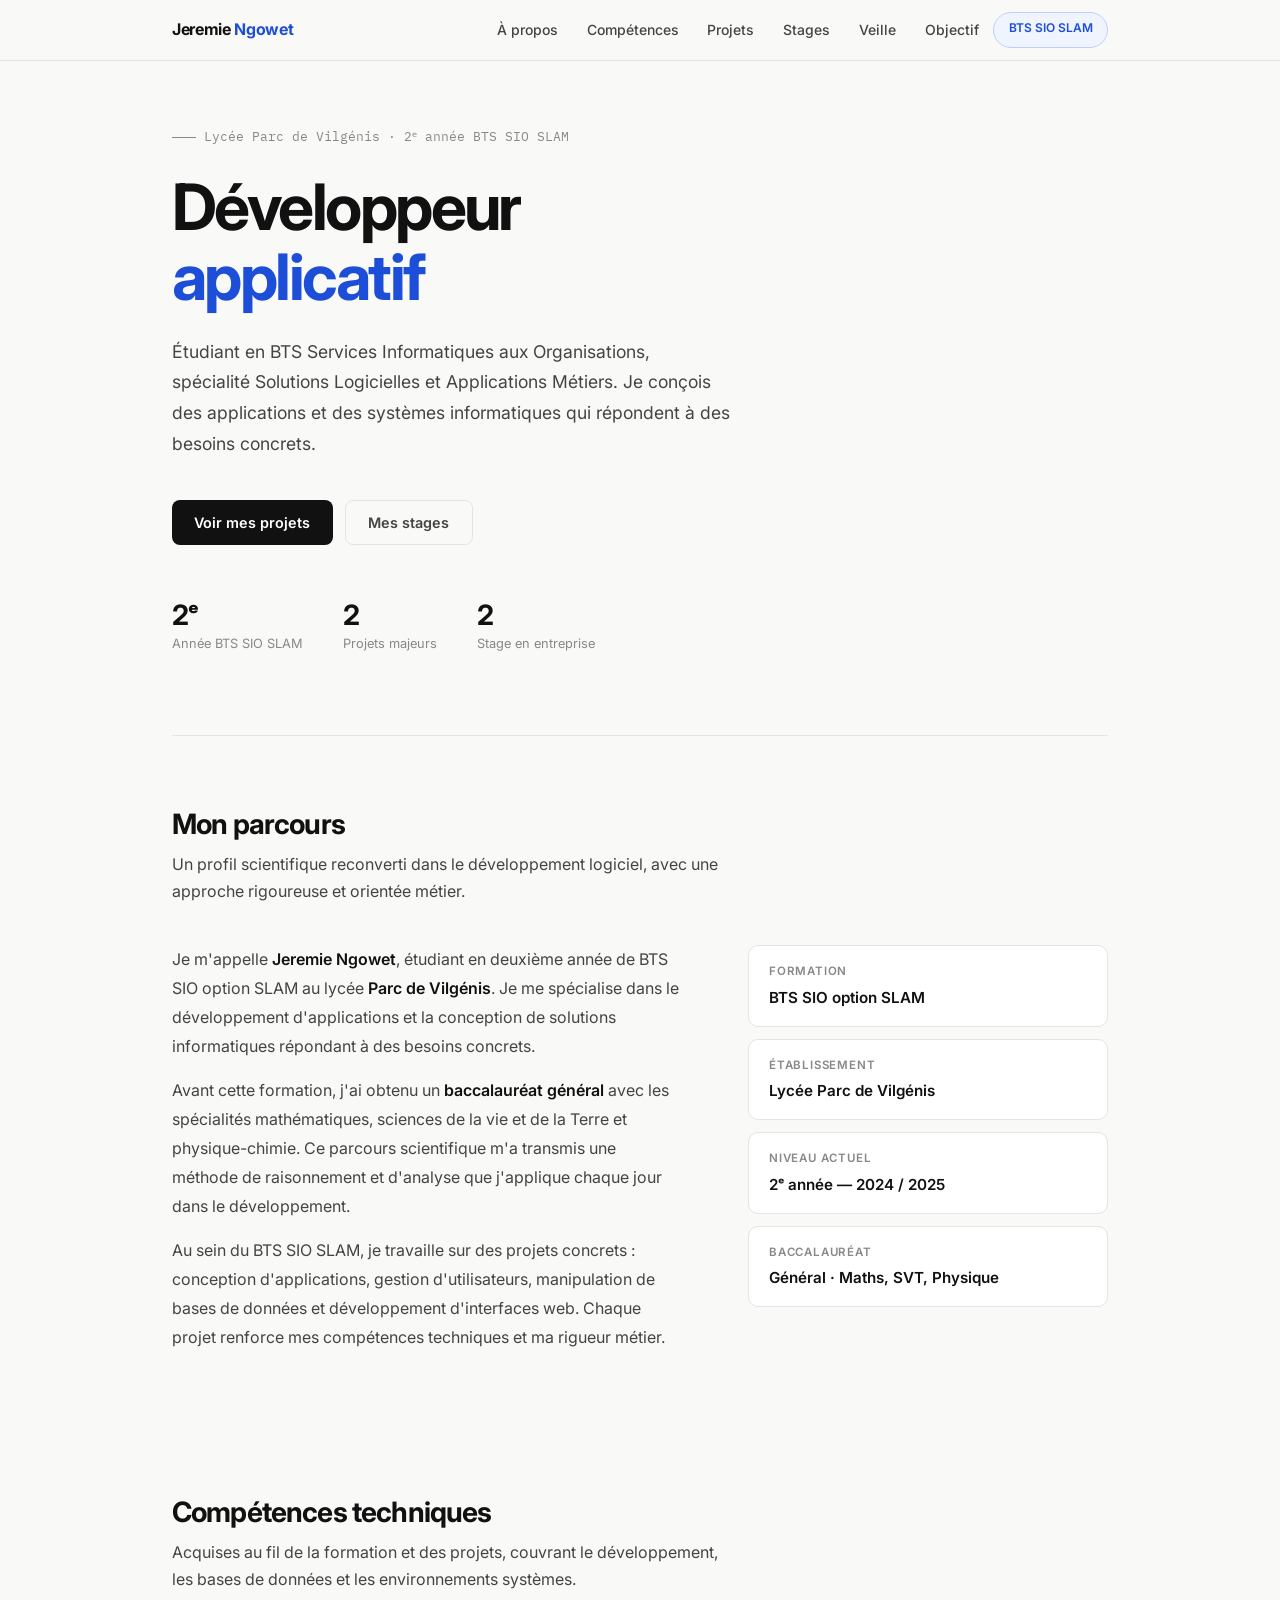
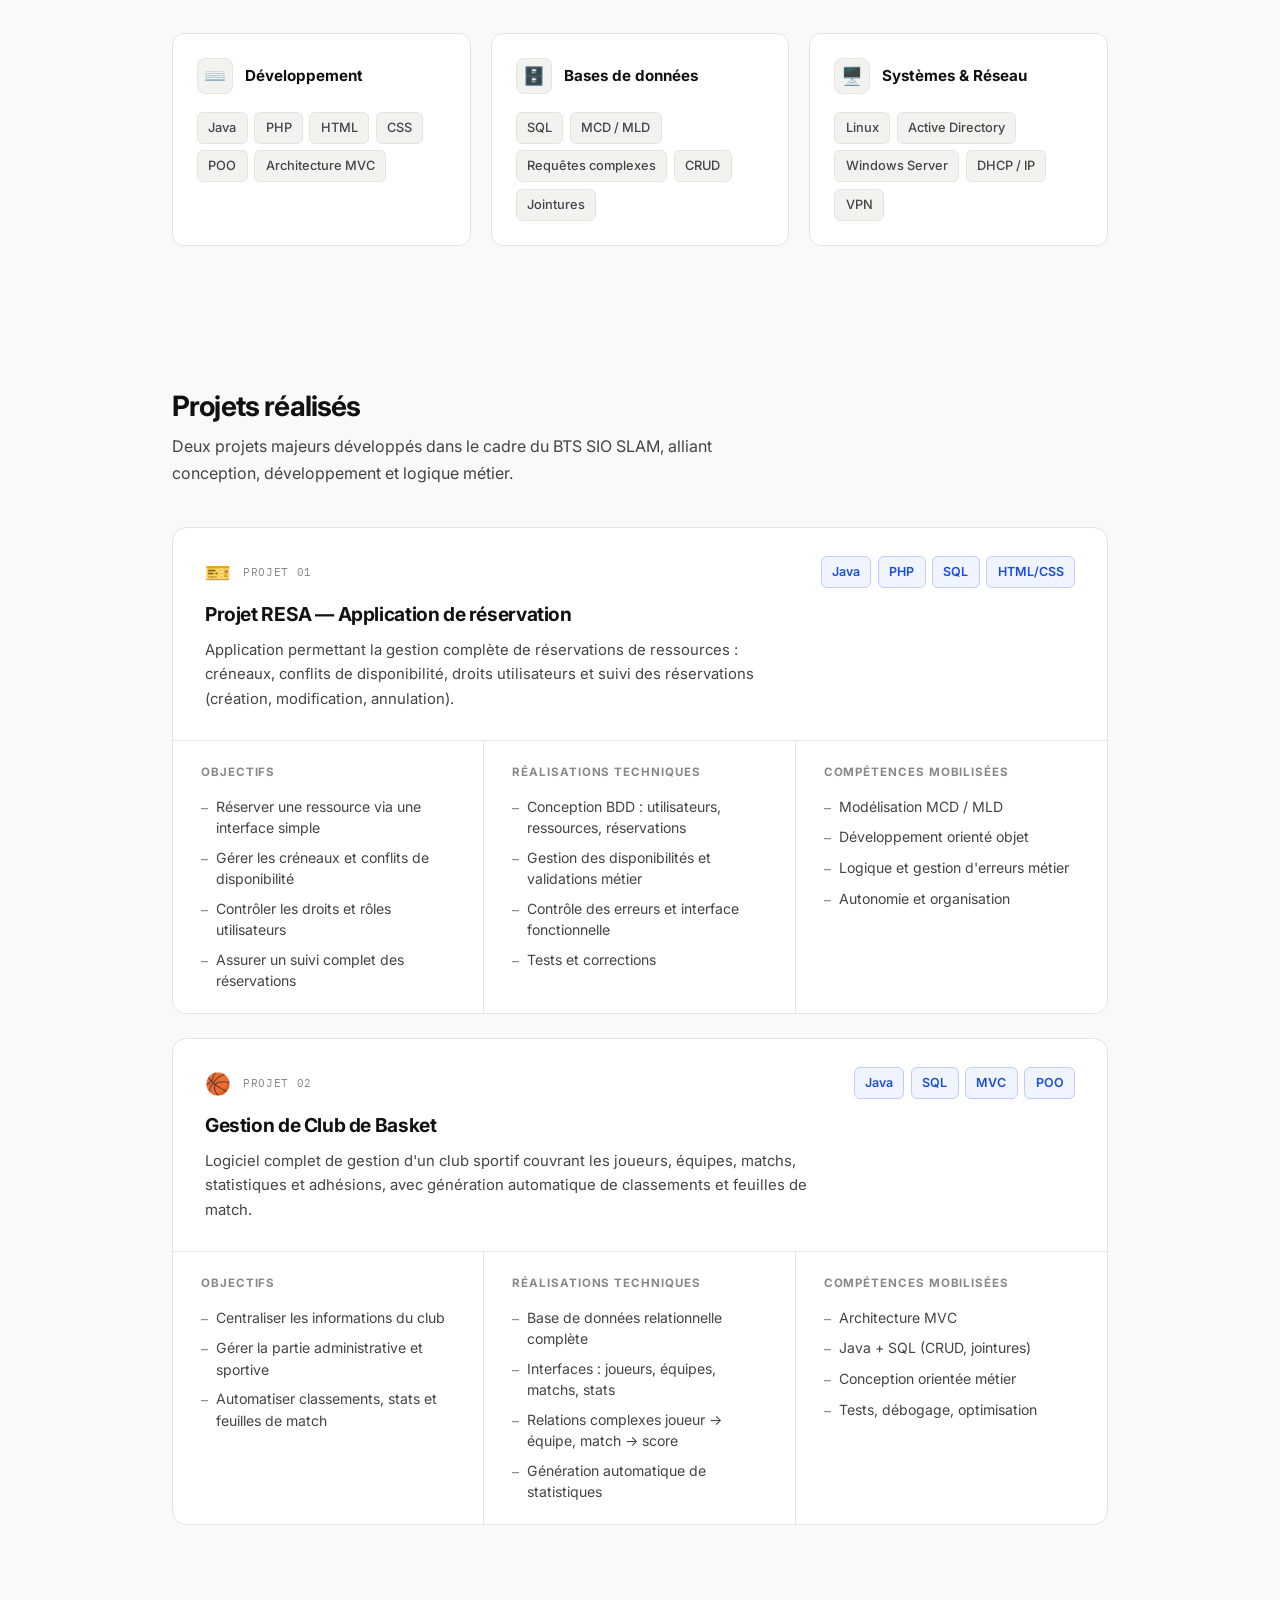
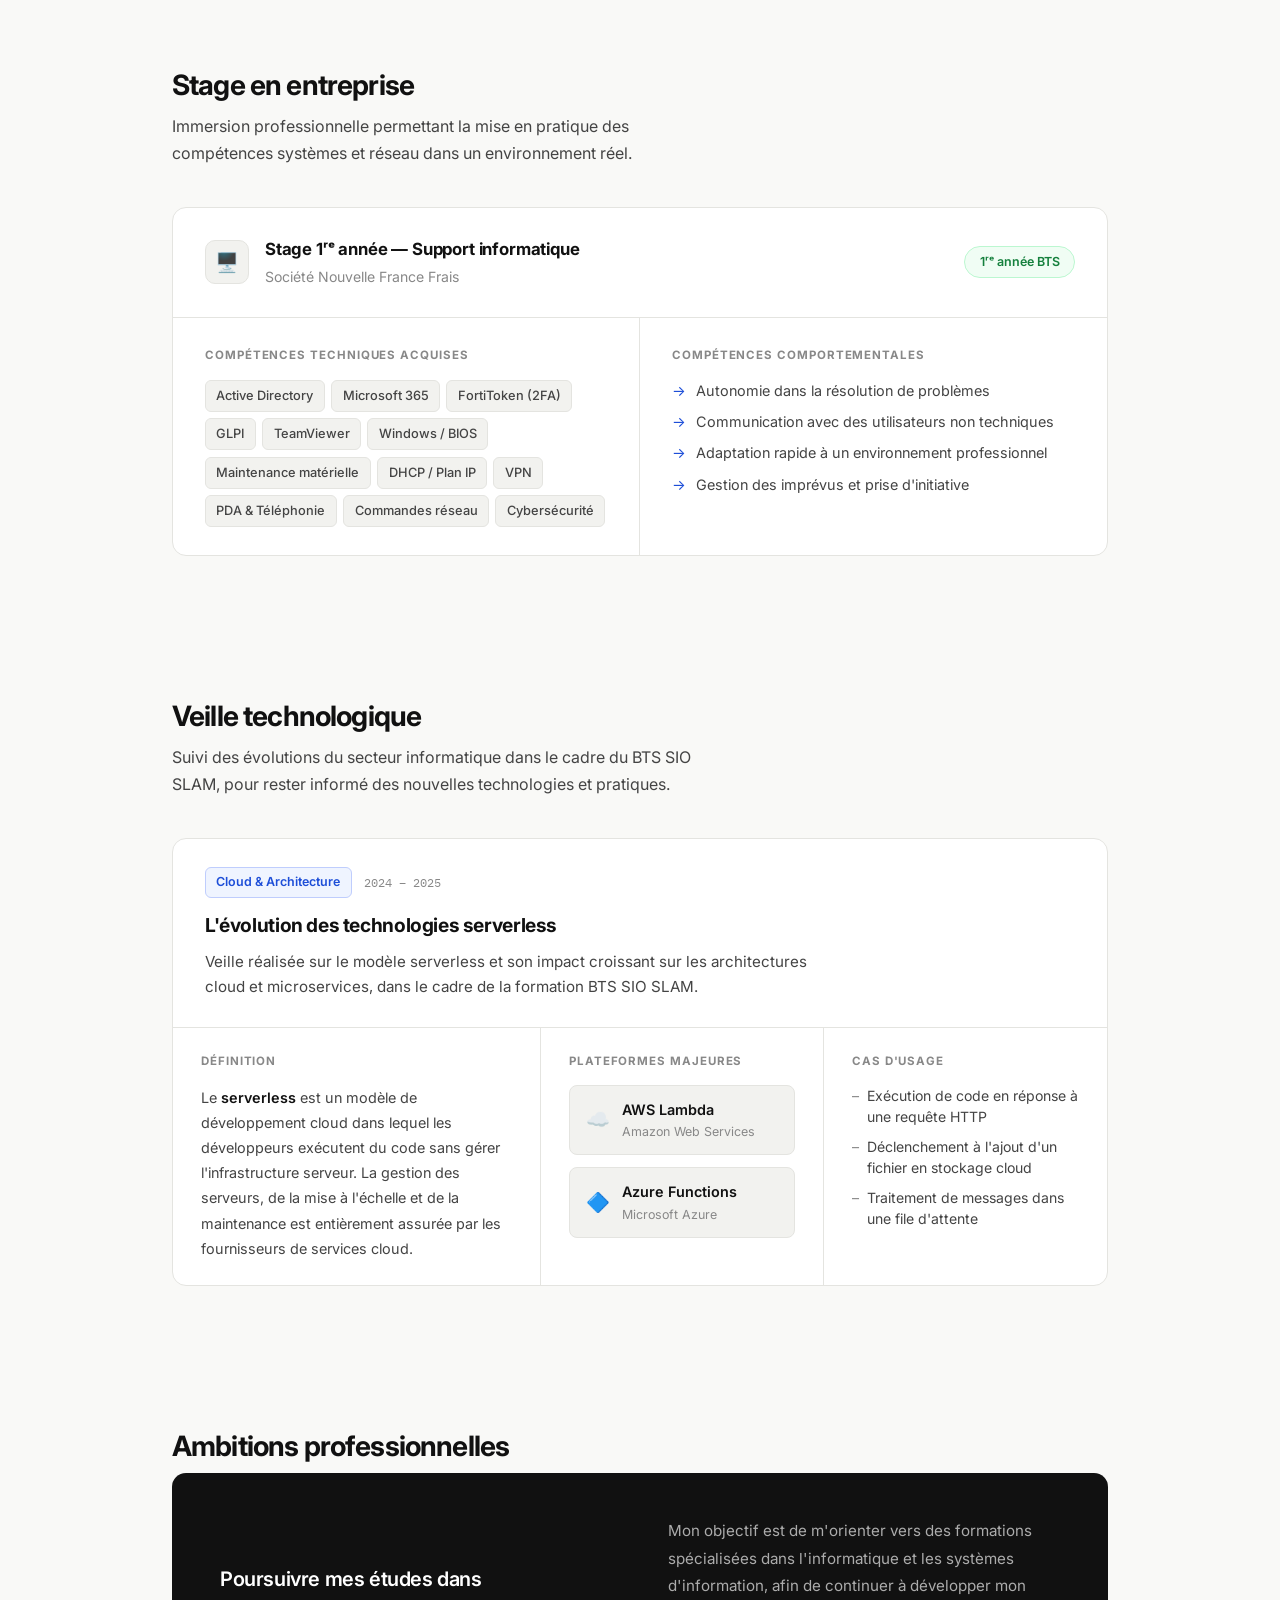
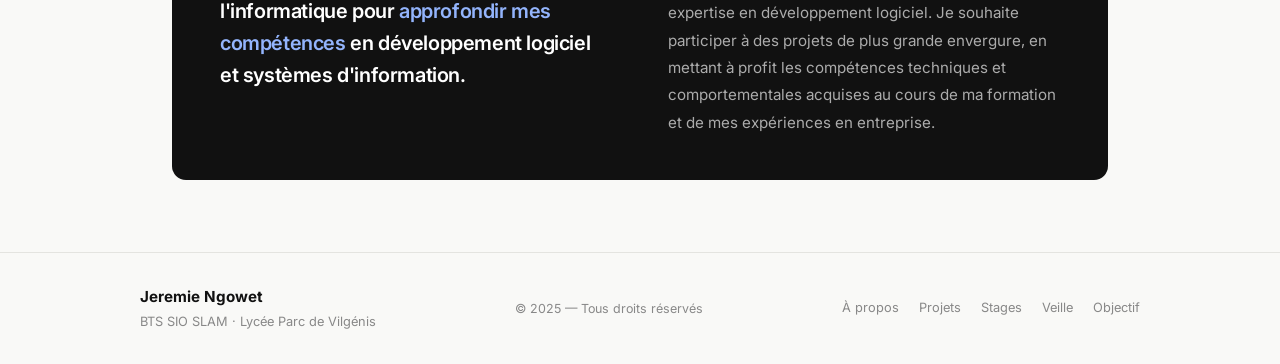
==== index.html @ 1045f2b7 "Add files via upload" ====
<!DOCTYPE html>
<html lang="fr">
<head>
  <meta charset="UTF-8" />
  <meta name="viewport" content="width=device-width, initial-scale=1.0" />
  <title>Jeremie Ngowet — Portfolio BTS SIO SLAM</title>

  <!-- Polices Google Fonts -->
  <link href="https://fonts.googleapis.com/css2?family=Inter:wght@400;500;600;700&family=IBM+Plex+Mono:wght@400;500&display=swap" rel="stylesheet" />

  
  <link rel="stylesheet" href="style.css" />
</head>
<body>

  <!-- ========== NAVIGATION ========== -->
  <nav>
    <div class="nav-inner">
      <div class="nav-logo">Jeremie <span>Ngowet</span></div>
      <div class="nav-links">
        <a href="#about">À propos</a>
        <a href="#skills">Compétences</a>
        <a href="#projects">Projets</a>
        <a href="#stages">Stages</a>
        <a href="#veille">Veille</a>
        <a href="#objectif">Objectif</a>
        <span class="nav-pill">BTS SIO SLAM</span>
      </div>
    </div>
  </nav>

  <!-- ========== HERO ========== -->
  <div class="page">
    <div class="hero">
      <div class="hero-label">Lycée Parc de Vilgénis · 2ᵉ année BTS SIO SLAM</div>

      <h1>Développeur<br /><em>applicatif</em></h1>

      <p class="hero-desc">
        Étudiant en BTS Services Informatiques aux Organisations, spécialité
        Solutions Logicielles et Applications Métiers. Je conçois des applications
        et des systèmes informatiques qui répondent à des besoins concrets.
      </p>

      <div class="hero-actions">
        <a href="#projects" class="btn btn-dark">Voir mes projets</a>
        <a href="#stages"   class="btn btn-outline">Mes stages </a>
      </div>

      <div class="hero-kpis">
        <div>
          <div class="kpi-num">2ᵉ</div>
          <div class="kpi-label">Année BTS SIO SLAM</div>
        </div>
        <div>
          <div class="kpi-num">2</div>
          <div class="kpi-label">Projets majeurs</div>
        </div>
        <div>
          <div class="kpi-num">2</div>
          <div class="kpi-label">Stage en entreprise</div>
        </div>
       
      </div>
    </div>
  </div>

  <!-- ========== 01 · À PROPOS ========== -->
  <div class="page">
    <section class="section" id="about">

      <div class="reveal">
        
        <h2 class="section-title">Mon parcours</h2>
        <p class="section-lead">
          Un profil scientifique reconverti dans le développement logiciel,
          avec une approche rigoureuse et orientée métier.
        </p>
      </div>

      <div class="about-grid">
        <div class="about-body reveal">
          <p>
            Je m'appelle <strong>Jeremie Ngowet</strong>, étudiant en deuxième année
            de BTS SIO option SLAM au lycée <strong>Parc de Vilgénis</strong>.
            Je me spécialise dans le développement d'applications et la conception
            de solutions informatiques répondant à des besoins concrets.
          </p>
          <p>
            Avant cette formation, j'ai obtenu un <strong>baccalauréat général</strong>
            avec les spécialités mathématiques, sciences de la vie et de la Terre et
            physique-chimie. Ce parcours scientifique m'a transmis une méthode de
            raisonnement et d'analyse que j'applique chaque jour dans le développement.
          </p>
          <p>
            Au sein du BTS SIO SLAM, je travaille sur des projets concrets :
            conception d'applications, gestion d'utilisateurs, manipulation de bases
            de données et développement d'interfaces web. Chaque projet renforce mes
            compétences techniques et ma rigueur métier.
          </p>
        </div>

        <div class="info-stack reveal">
          <div class="info-card">
            <div class="info-card-label">Formation</div>
            <div class="info-card-val">BTS SIO option SLAM</div>
          </div>
          <div class="info-card">
            <div class="info-card-label">Établissement</div>
            <div class="info-card-val">Lycée Parc de Vilgénis</div>
          </div>
          <div class="info-card">
            <div class="info-card-label">Niveau actuel</div>
            <div class="info-card-val">2ᵉ année — 2024 / 2025</div>
          </div>
          <div class="info-card">
            <div class="info-card-label">Baccalauréat</div>
            <div class="info-card-val">Général · Maths, SVT, Physique</div>
          </div>
        </div>
      </div>

    </section>
  </div>

  <!-- ========== 02 · COMPÉTENCES ========== -->
  <div class="page">
    <section class="section" id="skills">

      <div class="reveal">
       
        <h2 class="section-title">Compétences techniques</h2>
        <p class="section-lead">
          Acquises au fil de la formation et des projets, couvrant le développement,
          les bases de données et les environnements systèmes.
        </p>
      </div>

      <div class="skills-grid">

        <!-- Développement -->
        <div class="skill-card reveal">
          <div class="skill-card-head">
            <div class="skill-emoji">⌨️</div>
            <div class="skill-card-title">Développement</div>
          </div>
          <div class="tag-cloud">
            <span class="tag">Java</span>
            <span class="tag">PHP</span>
            <span class="tag">HTML</span>
            <span class="tag">CSS</span>
            <span class="tag">POO</span>
            <span class="tag">Architecture MVC</span>
          </div>
        </div>

        <!-- Bases de données -->
        <div class="skill-card reveal">
          <div class="skill-card-head">
            <div class="skill-emoji">🗄️</div>
            <div class="skill-card-title">Bases de données</div>
          </div>
          <div class="tag-cloud">
            <span class="tag">SQL</span>
            <span class="tag">MCD / MLD</span>
            <span class="tag">Requêtes complexes</span>
            <span class="tag">CRUD</span>
            <span class="tag">Jointures</span>
          </div>
        </div>

        <!-- Systèmes & Réseau -->
        <div class="skill-card reveal">
          <div class="skill-card-head">
            <div class="skill-emoji">🖥️</div>
            <div class="skill-card-title">Systèmes &amp; Réseau</div>
          </div>
          <div class="tag-cloud">
            <span class="tag">Linux</span>
            <span class="tag">Active Directory</span>
            <span class="tag">Windows Server</span>
            <span class="tag">DHCP / IP</span>
            <span class="tag">VPN</span>
          </div>
        </div>

      </div>
    </section>
  </div>

  <!-- ========== 03 · PROJETS ========== -->
  <div class="page">
    <section class="section" id="projects">

      <div class="reveal">
        
        <h2 class="section-title">Projets réalisés</h2>
        <p class="section-lead">
          Deux projets majeurs développés dans le cadre du BTS SIO SLAM,
          alliant conception, développement et logique métier.
        </p>
      </div>

      <div class="projects-stack">

        <!-- Projet RESA -->
        <a href="projet-resa.html" class="project-card reveal">
          <div class="project-top">
            <div>
              <div class="project-badge-row">
                <span class="project-icon">🎫</span>
                <span class="project-ref">PROJET 01</span>
              </div>
              <div class="project-name">Projet RESA — Application de réservation</div>
              <p class="project-desc">
                Application permettant la gestion complète de réservations de ressources :
                créneaux, conflits de disponibilité, droits utilisateurs et suivi des
                réservations (création, modification, annulation).
              </p>
            </div>
            <div class="tech-row">
              <span class="tech-badge">Java</span>
              <span class="tech-badge">PHP</span>
              <span class="tech-badge">SQL</span>
              <span class="tech-badge">HTML/CSS</span>
            </div>
          </div>
          <div class="project-cols">
            <div class="project-col">
              <div class="col-heading">Objectifs</div>
              <ul class="col-list">
                <li>Réserver une ressource via une interface simple</li>
                <li>Gérer les créneaux et conflits de disponibilité</li>
                <li>Contrôler les droits et rôles utilisateurs</li>
                <li>Assurer un suivi complet des réservations</li>
              </ul>
            </div>
            <div class="project-col">
              <div class="col-heading">Réalisations techniques</div>
              <ul class="col-list">
                <li>Conception BDD : utilisateurs, ressources, réservations</li>
                <li>Gestion des disponibilités et validations métier</li>
                <li>Contrôle des erreurs et interface fonctionnelle</li>
                <li>Tests et corrections</li>
              </ul>
            </div>
            <div class="project-col">
              <div class="col-heading">Compétences mobilisées</div>
              <ul class="col-list">
                <li>Modélisation MCD / MLD</li>
                <li>Développement orienté objet</li>
                <li>Logique et gestion d'erreurs métier</li>
                <li>Autonomie et organisation</li>
              </ul>
            </div>
          </div>
        </a>

        <!-- Projet Basket -->
        <a href="projet-basket.html" class="project-card reveal">
          <div class="project-top">
            <div>
              <div class="project-badge-row">
                <span class="project-icon">🏀</span>
                <span class="project-ref">PROJET 02</span>
              </div>
              <div class="project-name">Gestion de Club de Basket</div>
              <p class="project-desc">
                Logiciel complet de gestion d'un club sportif couvrant les joueurs,
                équipes, matchs, statistiques et adhésions, avec génération automatique
                de classements et feuilles de match.
              </p>
            </div>
            <div class="tech-row">
              <span class="tech-badge">Java</span>
              <span class="tech-badge">SQL</span>
              <span class="tech-badge">MVC</span>
              <span class="tech-badge">POO</span>
            </div>
          </div>
          <div class="project-cols">
            <div class="project-col">
              <div class="col-heading">Objectifs</div>
              <ul class="col-list">
                <li>Centraliser les informations du club</li>
                <li>Gérer la partie administrative et sportive</li>
                <li>Automatiser classements, stats et feuilles de match</li>
              </ul>
            </div>
            <div class="project-col">
              <div class="col-heading">Réalisations techniques</div>
              <ul class="col-list">
                <li>Base de données relationnelle complète</li>
                <li>Interfaces : joueurs, équipes, matchs, stats</li>
                <li>Relations complexes joueur → équipe, match → score</li>
                <li>Génération automatique de statistiques</li>
              </ul>
            </div>
            <div class="project-col">
              <div class="col-heading">Compétences mobilisées</div>
              <ul class="col-list">
                <li>Architecture MVC</li>
                <li>Java + SQL (CRUD, jointures)</li>
                <li>Conception orientée métier</li>
                <li>Tests, débogage, optimisation</li>
              </ul>
            </div>
          </div>
        </a>

      </div>
    </section>
  </div>

  <!-- ========== 04 · STAGES ========== -->
  <div class="page">
    <section class="section" id="stages">

      <div class="reveal">
        
        <h2 class="section-title">Stage en entreprise</h2>
        <p class="section-lead">
          Immersion professionnelle permettant la mise en pratique des compétences
          systèmes et réseau dans un environnement réel.
        </p>
      </div>

      <div class="stage-card reveal">
        <div class="stage-top">
          <div class="stage-left">
            <div class="stage-icon-box">🖥️</div>
            <div>
              <div class="stage-name">Stage 1ʳᵉ année — Support informatique</div>
              <div class="stage-company">Société Nouvelle France Frais</div>
            </div>
          </div>
          <span class="green-pill">1ʳᵉ année BTS</span>
        </div>
        <div class="stage-cols">
          <div class="stage-col">
            <div class="stage-col-title">Compétences techniques acquises</div>
            <div class="tag-cloud">
              <span class="tag">Active Directory</span>
              <span class="tag">Microsoft 365</span>
              <span class="tag">FortiToken (2FA)</span>
              <span class="tag">GLPI</span>
              <span class="tag">TeamViewer</span>
              <span class="tag">Windows / BIOS</span>
              <span class="tag">Maintenance matérielle</span>
              <span class="tag">DHCP / Plan IP</span>
              <span class="tag">VPN</span>
              <span class="tag">PDA &amp; Téléphonie</span>
              <span class="tag">Commandes réseau</span>
              <span class="tag">Cybersécurité</span>
            </div>
          </div>
          <div class="stage-col">
            <div class="stage-col-title">Compétences comportementales</div>
            <ul class="soft-list">
              <li>Autonomie dans la résolution de problèmes</li>
              <li>Communication avec des utilisateurs non techniques</li>
              <li>Adaptation rapide à un environnement professionnel</li>
              <li>Gestion des imprévus et prise d'initiative</li>
            </ul>
          </div>
        </div>
      </div>

    </section>
  </div>

  <!-- ========== 05 · VEILLE TECHNOLOGIQUE ========== -->
  <div class="page">
    <section class="section" id="veille">

      <div class="reveal">
       
        <h2 class="section-title">Veille technologique</h2>
        <p class="section-lead">
          Suivi des évolutions du secteur informatique dans le cadre du BTS SIO SLAM,
          pour rester informé des nouvelles technologies et pratiques.
        </p>
      </div>

      <div class="veille-card reveal">
        <div class="veille-top">
          <div class="veille-meta-row">
            <span class="veille-cat">Cloud &amp; Architecture</span>
            <span class="veille-date">2024 – 2025</span>
          </div>
          <div class="veille-title">L'évolution des technologies serverless</div>
          <p class="veille-summary">
            Veille réalisée sur le modèle serverless et son impact croissant sur
            les architectures cloud et microservices, dans le cadre de la formation
            BTS SIO SLAM.
          </p>
        </div>
        <div class="veille-cols">
          <div class="veille-col">
            <div class="veille-col-title">Définition</div>
            <p class="veille-body-text">
              Le <strong>serverless</strong> est un modèle de développement cloud
              dans lequel les développeurs exécutent du code sans gérer l'infrastructure
              serveur. La gestion des serveurs, de la mise à l'échelle et de la
              maintenance est entièrement assurée par les fournisseurs de services cloud.
            </p>
          </div>
          <div class="veille-col">
            <div class="veille-col-title">Plateformes majeures</div>
            <div class="platform-list">
              <div class="platform-row">
                <div class="platform-em">☁️</div>
                <div>
                  <div class="platform-name">AWS Lambda</div>
                  <div class="platform-sub">Amazon Web Services</div>
                </div>
              </div>
              <div class="platform-row">
                <div class="platform-em">🔷</div>
                <div>
                  <div class="platform-name">Azure Functions</div>
                  <div class="platform-sub">Microsoft Azure</div>
                </div>
              </div>
            </div>
          </div>
          <div class="veille-col">
            <div class="veille-col-title">Cas d'usage</div>
            <ul class="veille-list">
              <li>Exécution de code en réponse à une requête HTTP</li>
              <li>Déclenchement à l'ajout d'un fichier en stockage cloud</li>
              <li>Traitement de messages dans une file d'attente</li>
            </ul>
          </div>
        </div>
      </div>

    </section>
  </div>

  <!-- ========== 06 · OBJECTIF ========== -->
  <div class="page">
    <section class="section" id="objectif">

      <div class="reveal">
        
        <h2 class="section-title">Ambitions professionnelles</h2>
      </div>

      <div class="objectif-wrap reveal">
        <div class="objectif-quote">
          Poursuivre mes études dans l'informatique pour
          <span>approfondir mes compétences</span>
          en développement logiciel et systèmes d'information.
        </div>
        <div class="objectif-text">
          Mon objectif est de m'orienter vers des formations spécialisées dans
          l'informatique et les systèmes d'information, afin de continuer à développer
          mon expertise en développement logiciel. Je souhaite participer à des projets
          de plus grande envergure, en mettant à profit les compétences techniques et
          comportementales acquises au cours de ma formation et de mes expériences en
          entreprise.
        </div>
      </div>

    </section>
  </div>

  <!-- ========== FOOTER ========== -->
  <footer>
    <div class="footer-inner">
      <div class="footer-id">
        <div class="footer-name">Jeremie Ngowet</div>
        <div class="footer-sub">BTS SIO SLAM · Lycée Parc de Vilgénis</div>
      </div>
      <div class="footer-copy">© 2025 — Tous droits réservés</div>
      <div class="footer-nav">
        <a href="#about">À propos</a>
        <a href="#projects">Projets</a>
        <a href="#stages">Stages</a>
        <a href="#veille">Veille</a>
        <a href="#objectif">Objectif</a>
      </div>
    </div>
  </footer>

  <!-- ========== SCRIPT ========== -->
  <script>
    // Animation d'apparition au scroll
    const els = document.querySelectorAll('.reveal');
    const obs = new IntersectionObserver(entries => {
      entries.forEach((e, i) => {
        if (e.isIntersecting) {
          setTimeout(() => e.target.classList.add('visible'), i * 70);
          obs.unobserve(e.target);
        }
      });
    }, { threshold: 0.08 });
    els.forEach(el => obs.observe(el));
  </script>

</body>
</html>
---- style.css ----
/* ============================================
   PORTFOLIO — Jeremie Ngowet
   style.css
   ============================================ */

/* ── RESET & VARIABLES ── */
*, *::before, *::after {
  box-sizing: border-box;
  margin: 0;
  padding: 0;
}

:root {
  --bg:        #f9f9f7;
  --surface:   #ffffff;
  --surface2:  #f2f2ef;
  --border:    #e4e4e0;
  --accent:    #1d4ed8;
  --accent-bg: #eff4ff;
  --accent-bd: #bfcdfd;
  --text:      #111111;
  --text2:     #444444;
  --text3:     #888888;
  --green-bg:  #f0fdf4;
  --green-bd:  #bbf7d0;
  --green-tx:  #15803d;
}

/* ── BASE ── */
html {
  scroll-behavior: smooth;
  font-size: 16px;
}

body {
  background: var(--bg);
  color: var(--text);
  font-family: 'Inter', sans-serif;
  line-height: 1.6;
  -webkit-font-smoothing: antialiased;
}

/* ── NAV ── */
nav {
  position: fixed;
  top: 0; left: 0; right: 0;
  z-index: 200;
  background: rgba(249, 249, 247, 0.95);
  backdrop-filter: blur(16px);
  border-bottom: 1px solid var(--border);
}

.nav-inner {
  max-width: 1000px;
  margin: 0 auto;
  display: flex;
  align-items: center;
  justify-content: space-between;
  padding: 0 2rem;
  height: 60px;
}

.nav-logo {
  font-size: 1rem;
  font-weight: 700;
  letter-spacing: -0.02em;
}

.nav-logo span {
  color: var(--accent);
}

.nav-links {
  display: flex;
  gap: 0;
}

.nav-links a {
  font-size: 0.875rem;
  font-weight: 500;
  color: var(--text2);
  text-decoration: none;
  padding: 0.4rem 0.9rem;
  border-radius: 6px;
  transition: background 0.15s, color 0.15s;
}

.nav-links a:hover {
  background: var(--surface2);
  color: var(--text);
}

.nav-pill {
  font-size: 0.75rem;
  font-weight: 600;
  background: var(--accent-bg);
  color: var(--accent);
  border: 1px solid var(--accent-bd);
  border-radius: 100px;
  padding: 0.3rem 0.9rem;
}

/* ── LAYOUT ── */
.page {
  max-width: 1000px;
  margin: 0 auto;
  padding: 0 2rem;
}

/* ── HERO ── */
.hero {
  padding: 120px 0 80px;
  border-bottom: 1px solid var(--border);
}

.hero-label {
  display: inline-flex;
  align-items: center;
  gap: 0.5rem;
  font-family: 'IBM Plex Mono', monospace;
  font-size: 0.8rem;
  color: var(--text3);
  margin-bottom: 1.5rem;
}

.hero-label::before {
  content: '';
  width: 24px;
  height: 1px;
  background: var(--text3);
}

.hero h1 {
  font-size: clamp(2.5rem, 5vw, 4rem);
  font-weight: 700;
  letter-spacing: -0.04em;
  line-height: 1.1;
  margin-bottom: 1.5rem;
}

.hero h1 em {
  font-style: normal;
  color: var(--accent);
}

.hero-desc {
  font-size: 1.1rem;
  color: var(--text2);
  line-height: 1.75;
  max-width: 560px;
  margin-bottom: 2.5rem;
}

.hero-actions {
  display: flex;
  gap: 0.75rem;
  flex-wrap: wrap;
  margin-bottom: 3.5rem;
}

/* ── BOUTONS ── */
.btn {
  display: inline-flex;
  align-items: center;
  padding: 0.65rem 1.4rem;
  font-size: 0.9rem;
  font-weight: 600;
  border-radius: 8px;
  text-decoration: none;
  transition: all 0.15s;
}

.btn-dark {
  background: var(--text);
  color: #fff;
}

.btn-dark:hover {
  background: #333;
  transform: translateY(-1px);
}

.btn-outline {
  border: 1.5px solid var(--border);
  color: var(--text2);
}

.btn-outline:hover {
  border-color: var(--text2);
  color: var(--text);
}

/* ── KPI HERO ── */
.hero-kpis {
  display: flex;
  gap: 2.5rem;
}

.kpi-num {
  font-size: 1.75rem;
  font-weight: 700;
  letter-spacing: -0.03em;
  line-height: 1;
}

.kpi-label {
  font-size: 0.8rem;
  color: var(--text3);
  margin-top: 0.3rem;
}

/* ── SECTIONS ── */
.section {
  padding: 72px 0;
  border-bottom: 1px solid var(--border);
}

.section:last-of-type {
  border-bottom: none;
}

.section-eyebrow {
  font-family: 'IBM Plex Mono', monospace;
  font-size: 0.75rem;
  color: var(--text3);
  letter-spacing: 0.06em;
  margin-bottom: 0.5rem;
}

.section-title {
  font-size: 1.75rem;
  font-weight: 700;
  letter-spacing: -0.03em;
  line-height: 1.2;
  margin-bottom: 0.6rem;
}

.section-lead {
  font-size: 1rem;
  color: var(--text2);
  line-height: 1.7;
  max-width: 560px;
  margin-bottom: 2.5rem;
}

/* ── À PROPOS ── */
.about-grid {
  display: grid;
  grid-template-columns: 1fr 360px;
  gap: 4rem;
  align-items: start;
}

.about-body p {
  font-size: 1rem;
  color: var(--text2);
  line-height: 1.8;
  margin-bottom: 1rem;
}

.about-body p:last-child {
  margin-bottom: 0;
}

.about-body strong {
  color: var(--text);
  font-weight: 600;
}

.info-stack {
  display: flex;
  flex-direction: column;
  gap: 0.75rem;
}

.info-card {
  background: var(--surface);
  border: 1px solid var(--border);
  border-radius: 10px;
  padding: 1rem 1.25rem;
}

.info-card-label {
  font-size: 0.72rem;
  font-weight: 600;
  color: var(--text3);
  text-transform: uppercase;
  letter-spacing: 0.07em;
  margin-bottom: 0.3rem;
}

.info-card-val {
  font-size: 0.95rem;
  font-weight: 600;
  color: var(--text);
}

/* ── COMPÉTENCES ── */
.skills-grid {
  display: grid;
  grid-template-columns: repeat(3, 1fr);
  gap: 1.25rem;
}

.skill-card {
  background: var(--surface);
  border: 1px solid var(--border);
  border-radius: 12px;
  padding: 1.5rem;
  transition: box-shadow 0.2s, border-color 0.2s;
}

.skill-card:hover {
  border-color: #c5c5c0;
  box-shadow: 0 4px 16px rgba(0, 0, 0, 0.06);
}

.skill-card-head {
  display: flex;
  align-items: center;
  gap: 0.75rem;
  margin-bottom: 1.1rem;
}

.skill-emoji {
  width: 36px;
  height: 36px;
  background: var(--surface2);
  border: 1px solid var(--border);
  border-radius: 8px;
  display: flex;
  align-items: center;
  justify-content: center;
  font-size: 1.1rem;
}

.skill-card-title {
  font-size: 0.95rem;
  font-weight: 700;
}

/* ── TAGS ── */
.tag-cloud {
  display: flex;
  flex-wrap: wrap;
  gap: 0.4rem;
}

.tag {
  background: var(--surface2);
  border: 1px solid var(--border);
  border-radius: 6px;
  padding: 0.3rem 0.65rem;
  font-size: 0.8rem;
  font-weight: 500;
  color: var(--text2);
  transition: all 0.15s;
}

.tag:hover {
  background: var(--accent-bg);
  color: var(--accent);
  border-color: var(--accent-bd);
}

/* ── PROJETS ── */
.projects-stack {
  display: flex;
  flex-direction: column;
  gap: 1.5rem;
}

.project-card {
  background: var(--surface);
  border: 1px solid var(--border);
  border-radius: 14px;
  overflow: hidden;
  transition: box-shadow 0.2s, border-color 0.2s;
}

.project-card:hover {
  border-color: #c5c5c0;
  box-shadow: 0 6px 24px rgba(0, 0, 0, 0.07);
}

.project-top {
  padding: 1.75rem 2rem;
  border-bottom: 1px solid var(--border);
  display: grid;
  grid-template-columns: 1fr auto;
  gap: 1.5rem;
  align-items: start;
}

.project-badge-row {
  display: flex;
  align-items: center;
  gap: 0.75rem;
  margin-bottom: 0.6rem;
}

.project-icon {
  font-size: 1.3rem;
}

.project-ref {
  font-family: 'IBM Plex Mono', monospace;
  font-size: 0.7rem;
  color: var(--text3);
  letter-spacing: 0.06em;
}

.project-name {
  font-size: 1.2rem;
  font-weight: 700;
  letter-spacing: -0.02em;
  margin-bottom: 0.5rem;
}

.project-desc {
  font-size: 0.93rem;
  color: var(--text2);
  line-height: 1.65;
}

.tech-row {
  display: flex;
  flex-wrap: wrap;
  gap: 0.4rem;
}

.tech-badge {
  background: var(--accent-bg);
  color: var(--accent);
  border: 1px solid var(--accent-bd);
  border-radius: 6px;
  padding: 0.3rem 0.65rem;
  font-size: 0.78rem;
  font-weight: 600;
  white-space: nowrap;
}

.project-cols {
  display: grid;
  grid-template-columns: repeat(3, 1fr);
}

.project-col {
  padding: 1.4rem 1.75rem;
  border-right: 1px solid var(--border);
}

.project-col:last-child {
  border-right: none;
}

.col-heading {
  font-size: 0.72rem;
  font-weight: 700;
  text-transform: uppercase;
  letter-spacing: 0.08em;
  color: var(--text3);
  margin-bottom: 0.9rem;
}

.col-list {
  list-style: none;
  display: flex;
  flex-direction: column;
  gap: 0.55rem;
}

.col-list li {
  font-size: 0.88rem;
  color: var(--text2);
  line-height: 1.5;
  display: flex;
  align-items: flex-start;
  gap: 0.5rem;
}

.col-list li::before {
  content: '–';
  color: var(--text3);
  flex-shrink: 0;
  margin-top: 0.05rem;
}

/* ── STAGE ── */
.stage-card {
  background: var(--surface);
  border: 1px solid var(--border);
  border-radius: 14px;
  overflow: hidden;
}

.stage-top {
  padding: 1.75rem 2rem;
  border-bottom: 1px solid var(--border);
  display: flex;
  align-items: center;
  justify-content: space-between;
  gap: 1rem;
}

.stage-left {
  display: flex;
  align-items: center;
  gap: 1rem;
}

.stage-icon-box {
  width: 44px;
  height: 44px;
  background: var(--surface2);
  border: 1px solid var(--border);
  border-radius: 10px;
  display: flex;
  align-items: center;
  justify-content: center;
  font-size: 1.2rem;
}

.stage-name {
  font-size: 1.05rem;
  font-weight: 700;
  letter-spacing: -0.01em;
}

.stage-company {
  font-size: 0.88rem;
  color: var(--text3);
  margin-top: 0.2rem;
}

.green-pill {
  background: var(--green-bg);
  color: var(--green-tx);
  border: 1px solid var(--green-bd);
  border-radius: 100px;
  padding: 0.3rem 0.9rem;
  font-size: 0.78rem;
  font-weight: 600;
  white-space: nowrap;
}

.stage-cols {
  display: grid;
  grid-template-columns: 1fr 1fr;
}

.stage-col {
  padding: 1.75rem 2rem;
  border-right: 1px solid var(--border);
}

.stage-col:last-child {
  border-right: none;
}

.stage-col-title {
  font-size: 0.72rem;
  font-weight: 700;
  text-transform: uppercase;
  letter-spacing: 0.08em;
  color: var(--text3);
  margin-bottom: 1rem;
}

.soft-list {
  list-style: none;
  display: flex;
  flex-direction: column;
  gap: 0.6rem;
}

.soft-list li {
  font-size: 0.9rem;
  color: var(--text2);
  line-height: 1.5;
  display: flex;
  align-items: flex-start;
  gap: 0.6rem;
}

.soft-list li::before {
  content: '→';
  color: var(--accent);
  flex-shrink: 0;
}

/* ── VEILLE TECHNO ── */
.veille-card {
  background: var(--surface);
  border: 1px solid var(--border);
  border-radius: 14px;
  overflow: hidden;
}

.veille-top {
  padding: 1.75rem 2rem;
  border-bottom: 1px solid var(--border);
}

.veille-meta-row {
  display: flex;
  align-items: center;
  gap: 0.75rem;
  margin-bottom: 0.75rem;
}

.veille-cat {
  background: var(--accent-bg);
  color: var(--accent);
  border: 1px solid var(--accent-bd);
  border-radius: 6px;
  padding: 0.28rem 0.65rem;
  font-size: 0.78rem;
  font-weight: 600;
}

.veille-date {
  font-family: 'IBM Plex Mono', monospace;
  font-size: 0.75rem;
  color: var(--text3);
}

.veille-title {
  font-size: 1.2rem;
  font-weight: 700;
  letter-spacing: -0.02em;
  margin-bottom: 0.5rem;
}

.veille-summary {
  font-size: 0.95rem;
  color: var(--text2);
  line-height: 1.65;
  max-width: 620px;
}

.veille-cols {
  display: grid;
  grid-template-columns: 1.3fr 1fr 1fr;
}

.veille-col {
  padding: 1.5rem 1.75rem;
  border-right: 1px solid var(--border);
}

.veille-col:last-child {
  border-right: none;
}

.veille-col-title {
  font-size: 0.72rem;
  font-weight: 700;
  text-transform: uppercase;
  letter-spacing: 0.08em;
  color: var(--text3);
  margin-bottom: 0.9rem;
}

.veille-body-text {
  font-size: 0.9rem;
  color: var(--text2);
  line-height: 1.75;
}

.veille-body-text strong {
  color: var(--text);
  font-weight: 600;
}

.platform-list {
  display: flex;
  flex-direction: column;
  gap: 0.75rem;
}

.platform-row {
  display: flex;
  align-items: center;
  gap: 0.75rem;
  background: var(--surface2);
  border: 1px solid var(--border);
  border-radius: 8px;
  padding: 0.75rem 1rem;
}

.platform-em {
  font-size: 1.2rem;
}

.platform-name {
  font-size: 0.9rem;
  font-weight: 600;
}

.platform-sub {
  font-size: 0.78rem;
  color: var(--text3);
  margin-top: 0.1rem;
}

.veille-list {
  list-style: none;
  display: flex;
  flex-direction: column;
  gap: 0.55rem;
}

.veille-list li {
  font-size: 0.88rem;
  color: var(--text2);
  line-height: 1.5;
  display: flex;
  align-items: flex-start;
  gap: 0.5rem;
}

.veille-list li::before {
  content: '–';
  color: var(--text3);
  flex-shrink: 0;
}

/* ── OBJECTIF ── */
.objectif-wrap {
  background: var(--text);
  color: #fff;
  border-radius: 14px;
  padding: 2.75rem 3rem;
  display: grid;
  grid-template-columns: 1fr 1fr;
  gap: 3.5rem;
  align-items: center;
}

.objectif-quote {
  font-size: 1.25rem;
  font-weight: 600;
  line-height: 1.6;
  letter-spacing: -0.02em;
}

.objectif-quote span {
  color: #93b4fc;
}

.objectif-text {
  font-size: 0.95rem;
  color: rgba(255, 255, 255, 0.65);
  line-height: 1.8;
}

/* ── FOOTER ── */
footer {
  border-top: 1px solid var(--border);
  padding: 2rem;
}

.footer-inner {
  max-width: 1000px;
  margin: 0 auto;
  display: flex;
  align-items: center;
  justify-content: space-between;
}

.footer-id .footer-name {
  font-size: 0.95rem;
  font-weight: 700;
}

.footer-id .footer-sub {
  font-size: 0.8rem;
  color: var(--text3);
  margin-top: 0.15rem;
}

.footer-copy {
  font-size: 0.78rem;
  color: var(--text3);
}

.footer-nav {
  display: flex;
  gap: 1.25rem;
}

.footer-nav a {
  font-size: 0.8rem;
  color: var(--text3);
  text-decoration: none;
  transition: color 0.15s;
}

.footer-nav a:hover {
  color: var(--text);
}

/* ── PROJET CLIQUABLE ── */
a.project-card {
  display: block;
  text-decoration: none;
  color: inherit;
  cursor: pointer;
  position: relative;
}

a.project-card::after {
  content: 'Voir le projet →';
  position: absolute;
  bottom: 1.2rem;
  right: 1.75rem;
  font-size: 0.78rem;
  font-weight: 600;
  color: var(--accent);
  opacity: 0;
  transform: translateX(-6px);
  transition: opacity 0.2s, transform 0.2s;
}

a.project-card:hover::after {
  opacity: 1;
  transform: translateX(0);
}

a.project-card:hover {
  border-color: var(--accent-bd);
  box-shadow: 0 6px 24px rgba(29, 78, 216, 0.1);
}

/* ── ANIMATIONS ── */
.reveal {
  opacity: 0;
  transform: translateY(18px);
  transition: opacity 0.55s ease, transform 0.55s ease;
}

.reveal.visible {
  opacity: 1;
  transform: none;
}

/* ── RESPONSIVE ── */
@media (max-width: 860px) {
  .nav-links a:not(:last-child) {
    display: none;
  }

  .about-grid {
    grid-template-columns: 1fr;
    gap: 2rem;
  }

  .skills-grid {
    grid-template-columns: 1fr 1fr;
  }

  .project-top {
    grid-template-columns: 1fr;
  }

  .project-cols {
    grid-template-columns: 1fr;
  }

  .project-col {
    border-right: none;
    border-bottom: 1px solid var(--border);
  }

  .project-col:last-child {
    border-bottom: none;
  }

  .stage-cols {
    grid-template-columns: 1fr;
  }

  .stage-col {
    border-right: none;
    border-bottom: 1px solid var(--border);
  }

  .stage-col:last-child {
    border-bottom: none;
  }

  .veille-cols {
    grid-template-columns: 1fr;
  }

  .veille-col {
    border-right: none;
    border-bottom: 1px solid var(--border);
  }

  .veille-col:last-child {
    border-bottom: none;
  }

  .objectif-wrap {
    grid-template-columns: 1fr;
    gap: 1.5rem;
    padding: 2rem;
  }

  .footer-inner {
    flex-direction: column;
    gap: 1.25rem;
    text-align: center;
  }

  .hero-kpis {
    flex-wrap: wrap;
    gap: 1.5rem;
  }
}

@media (max-width: 580px) {
  .skills-grid {
    grid-template-columns: 1fr;
  }

  .stage-top {
    flex-direction: column;
    align-items: flex-start;
  }
}
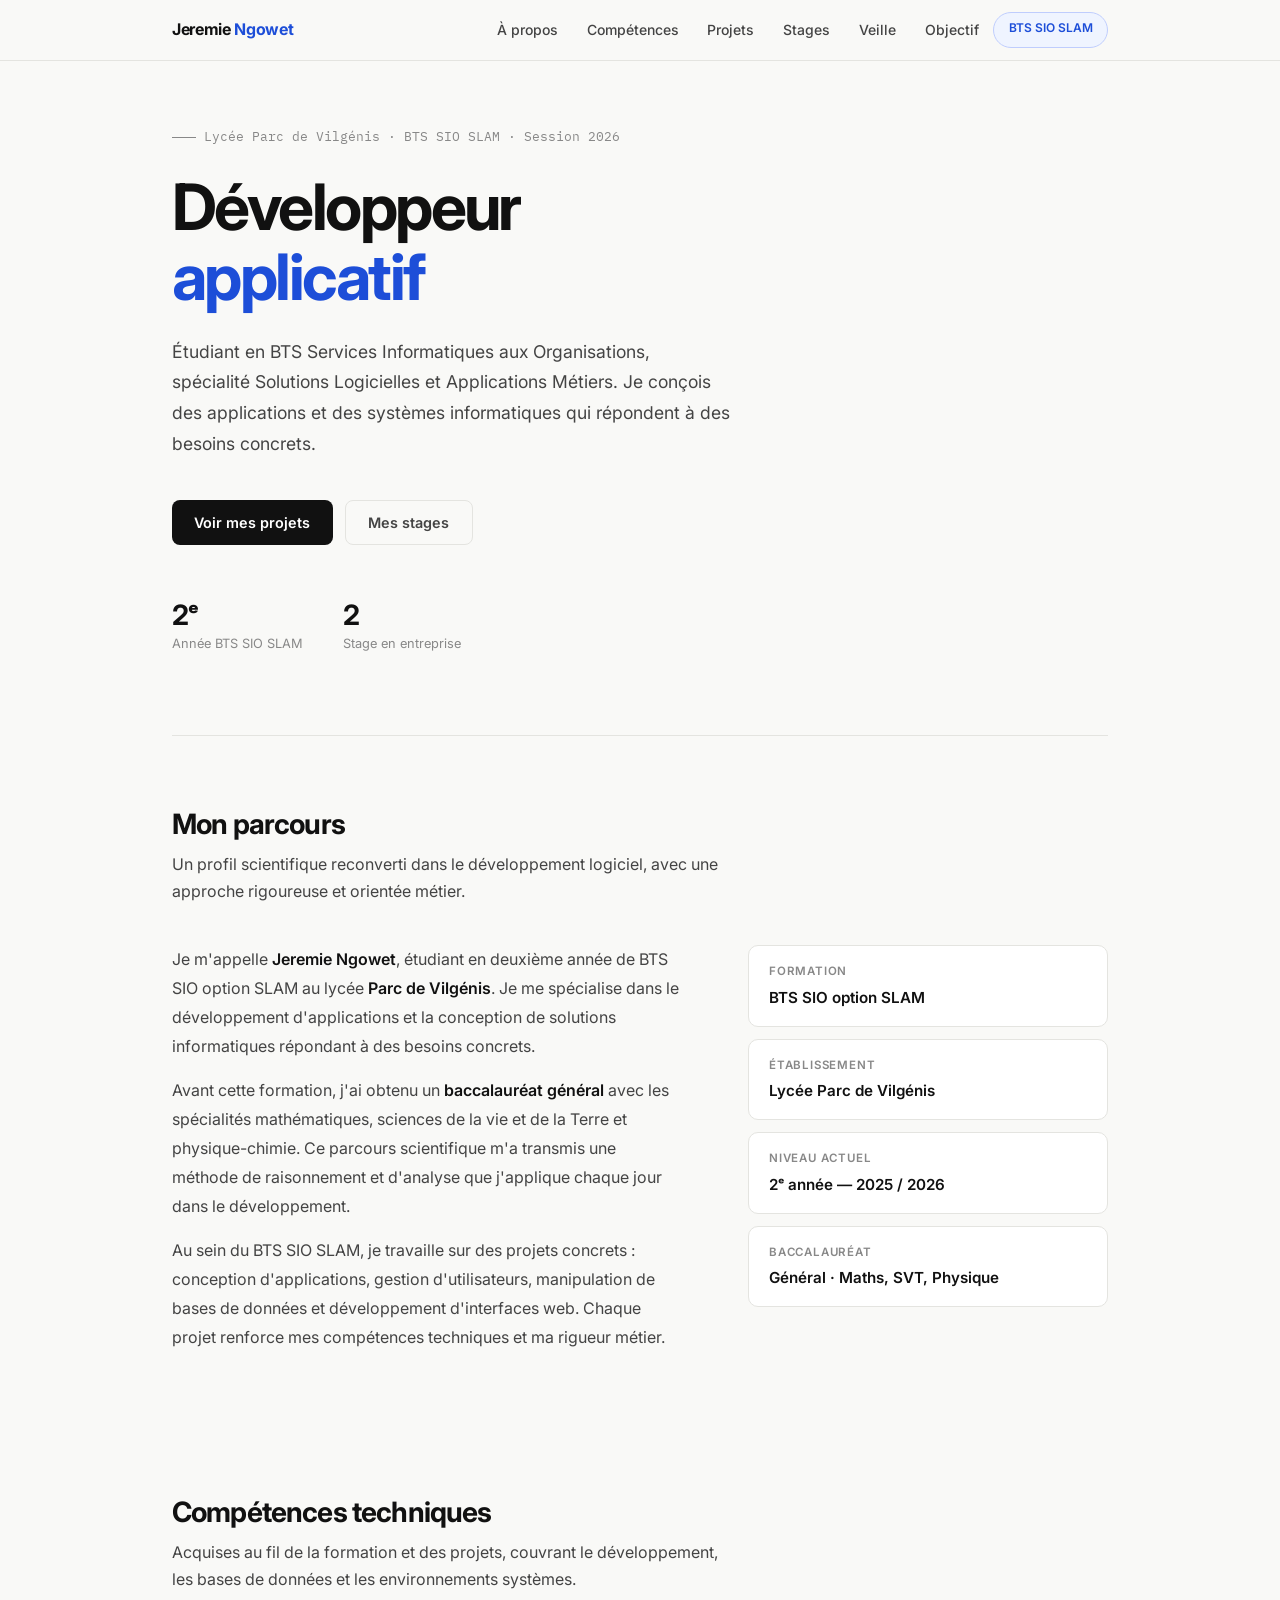
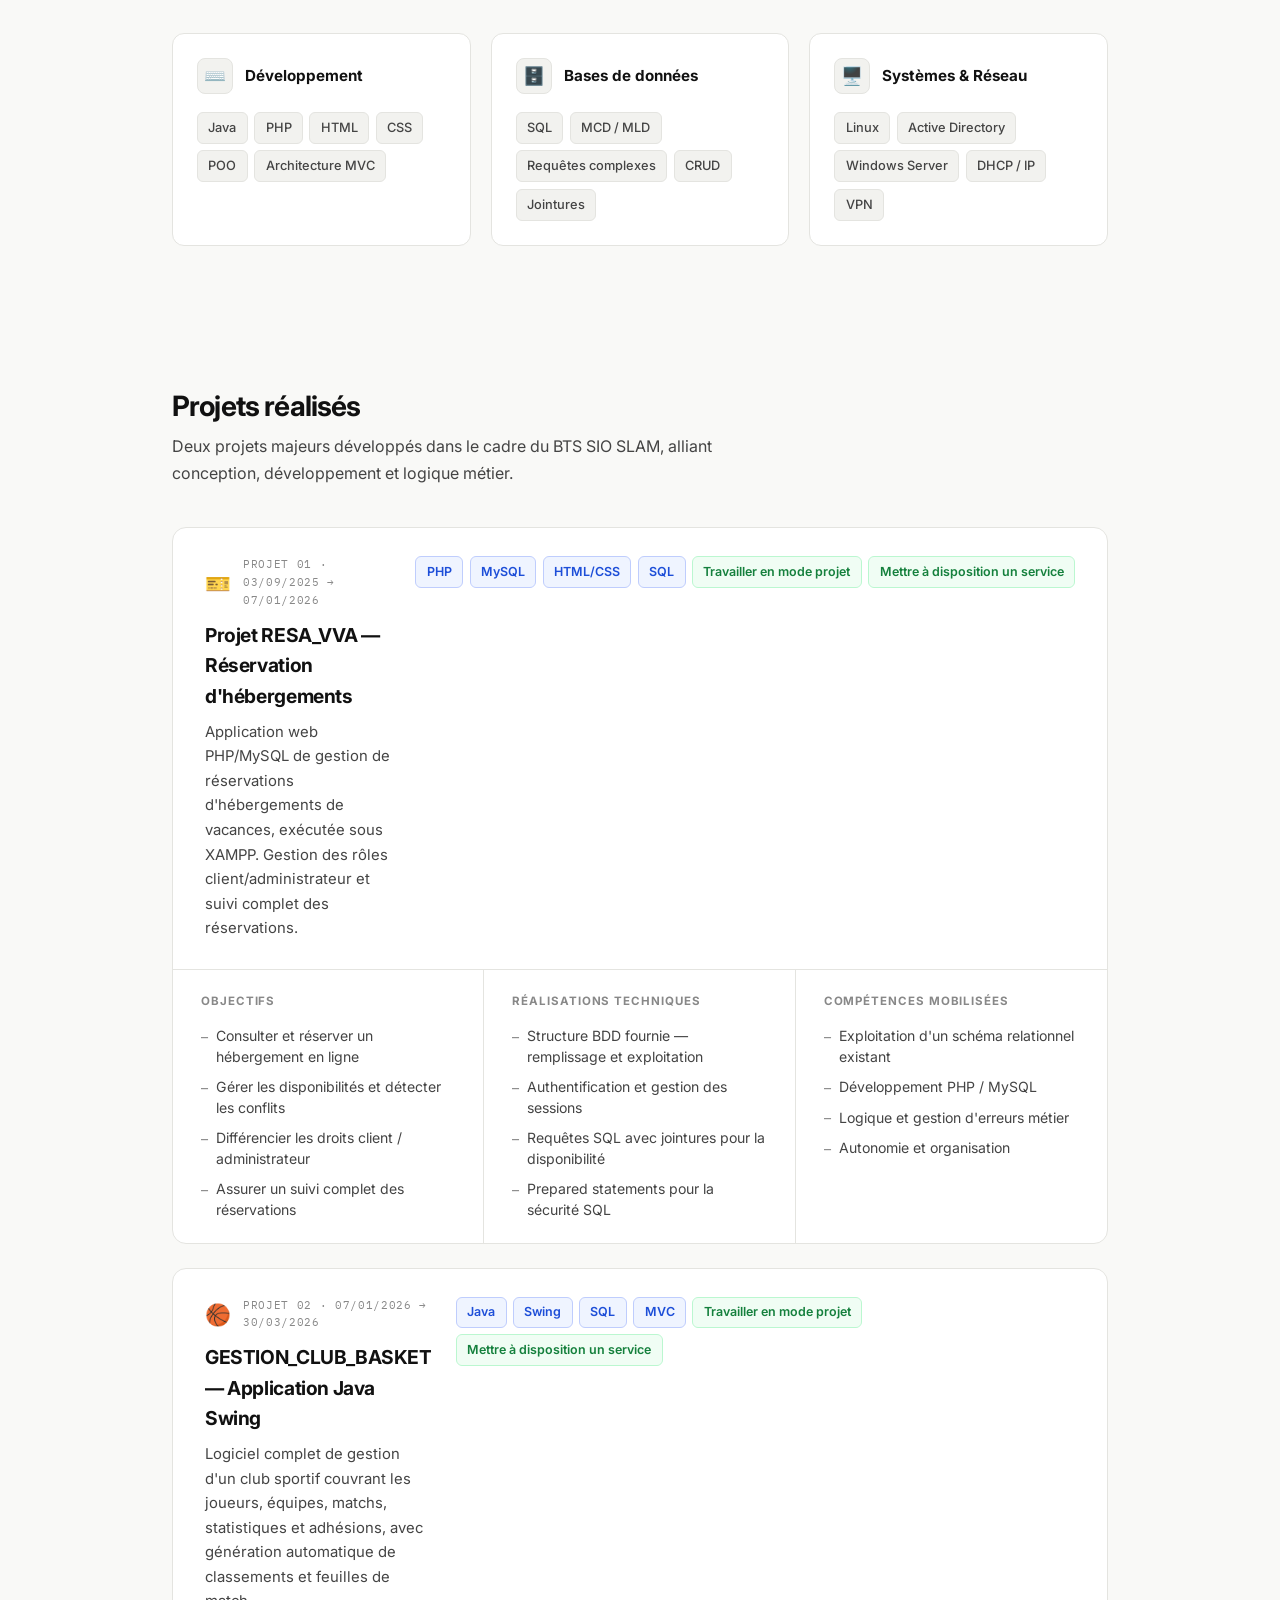
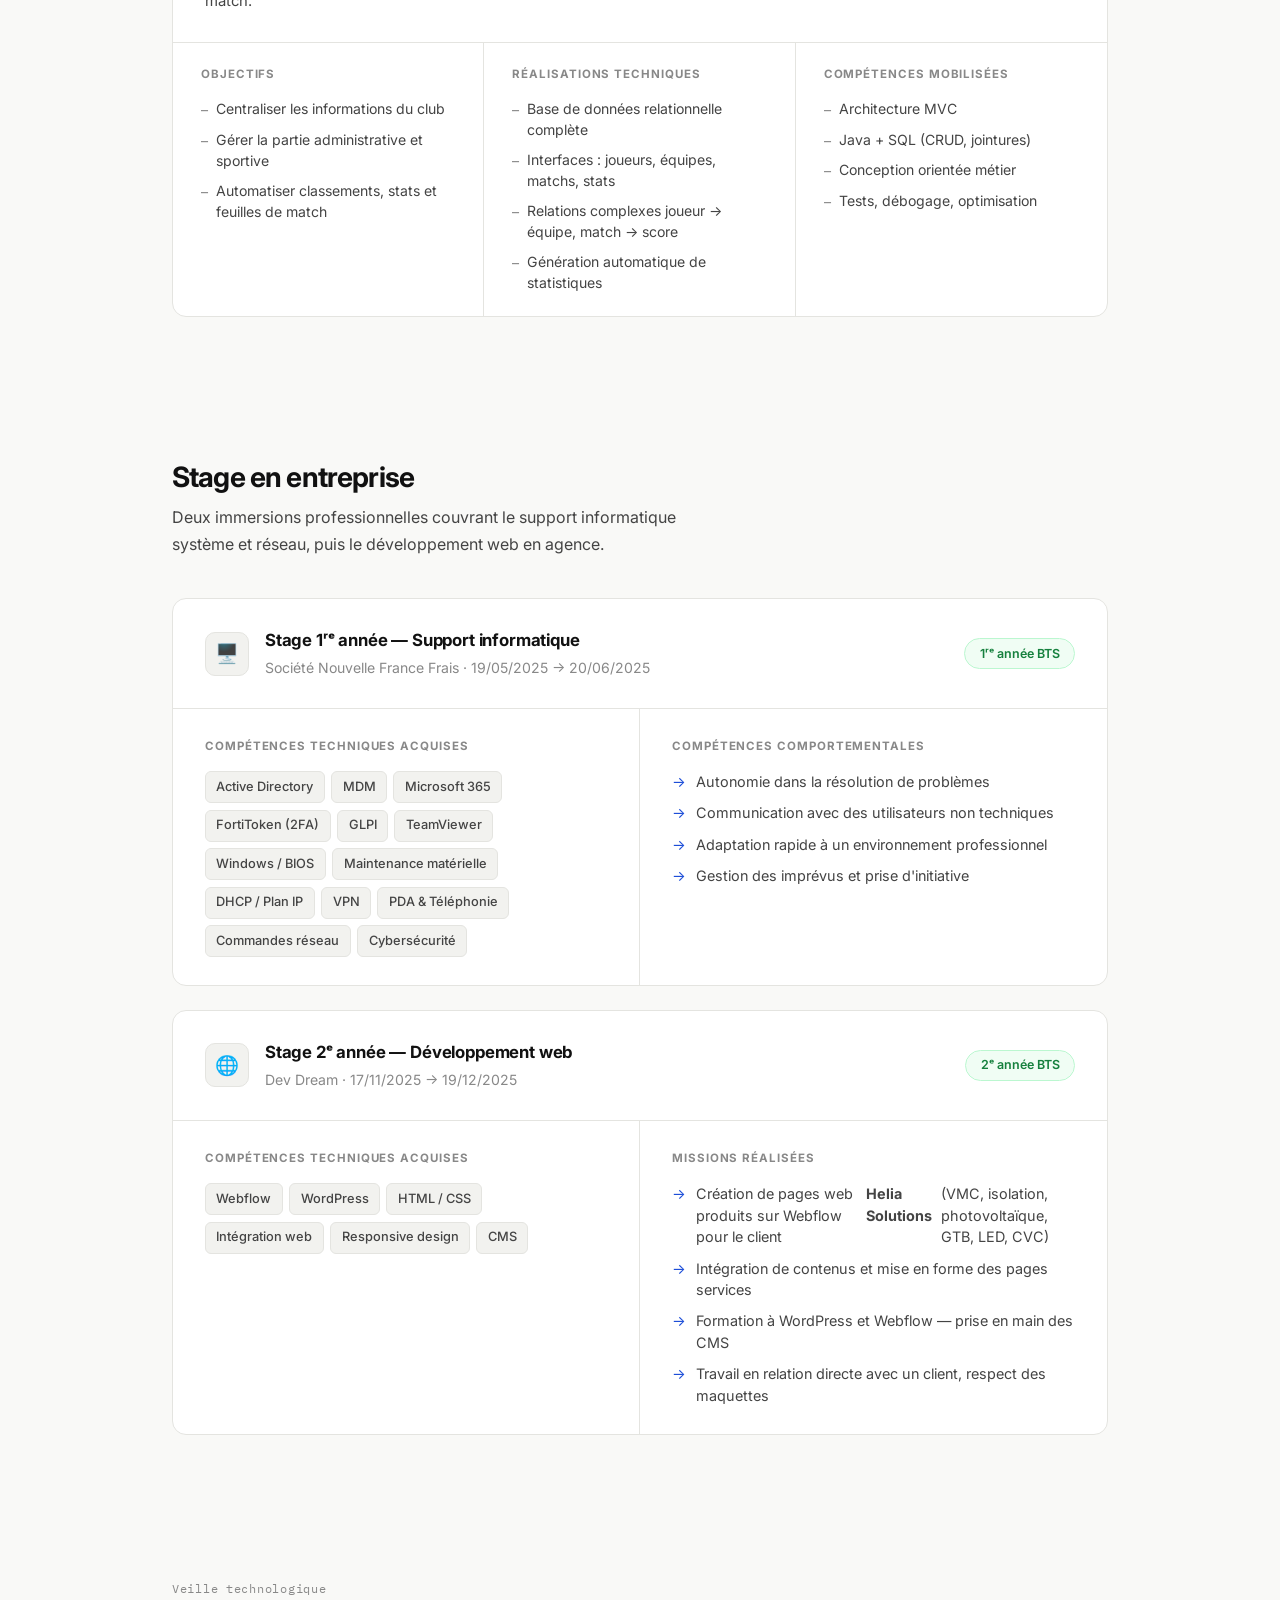
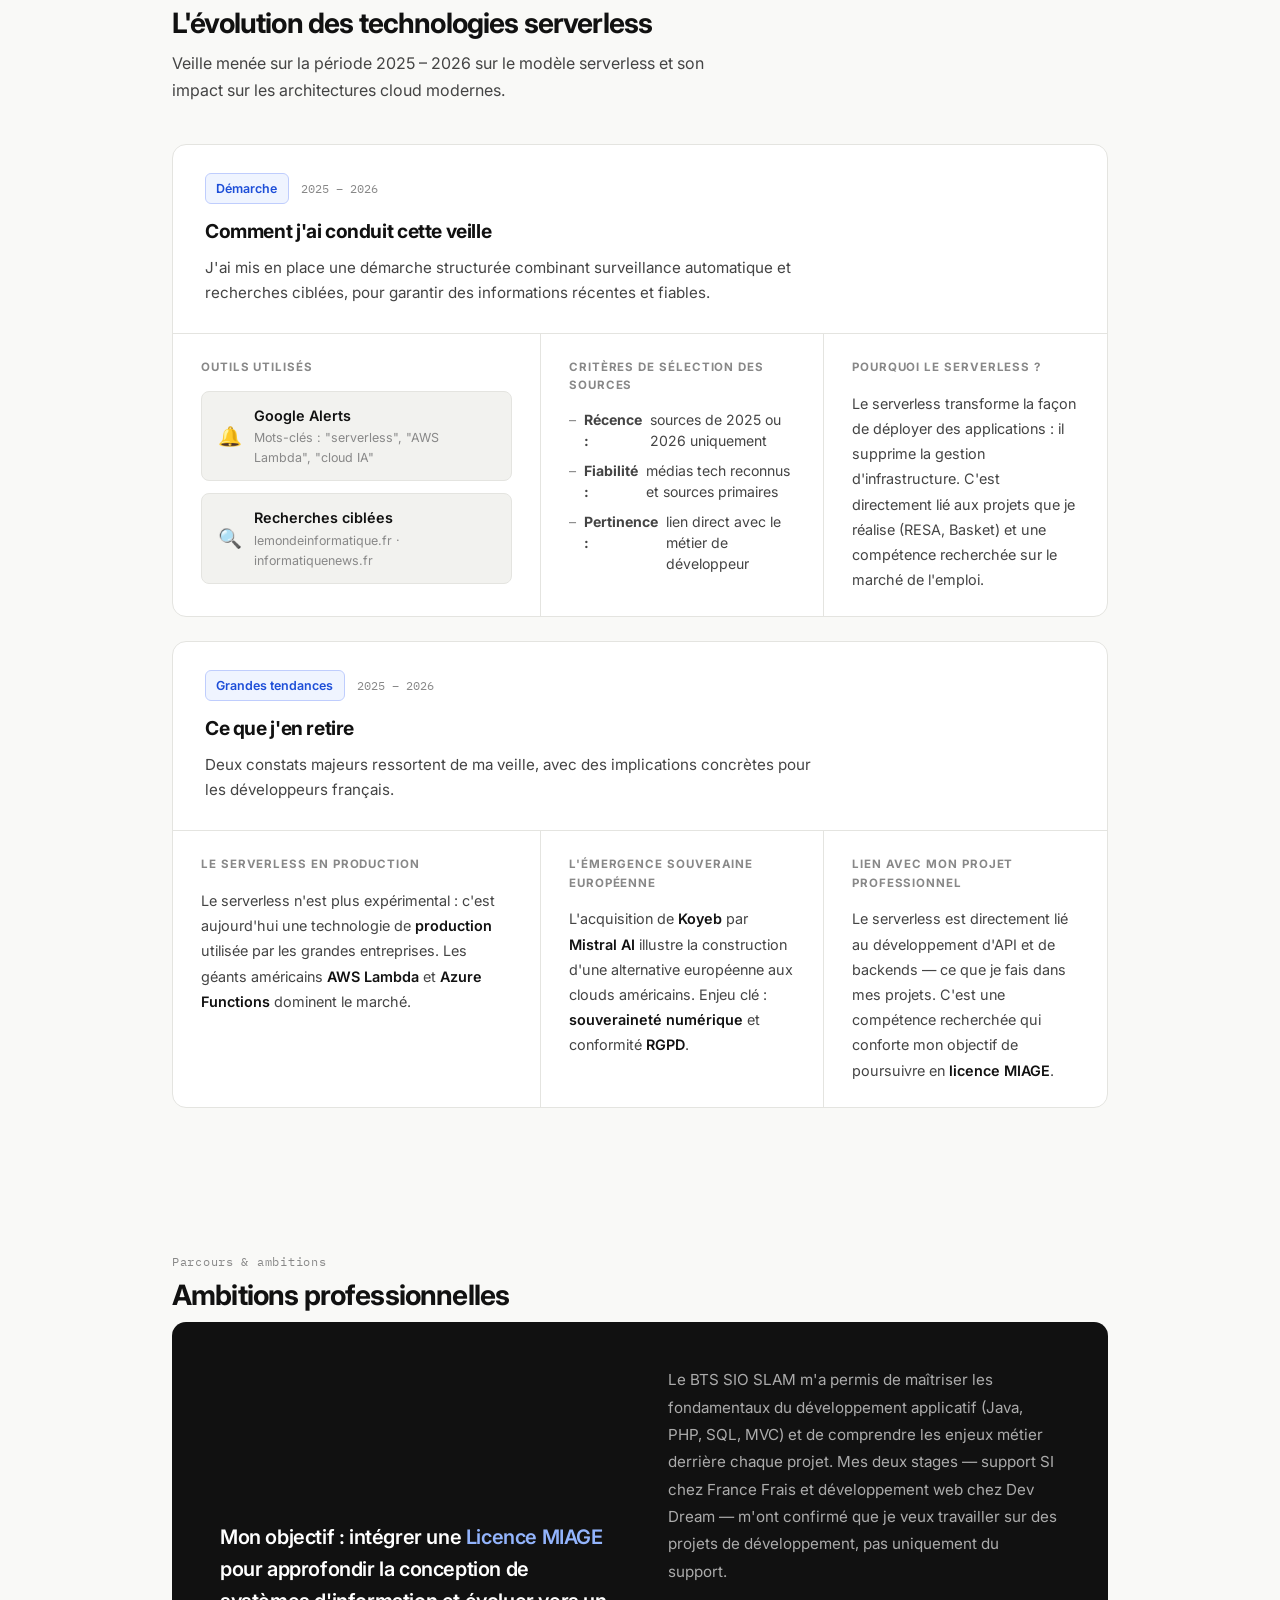
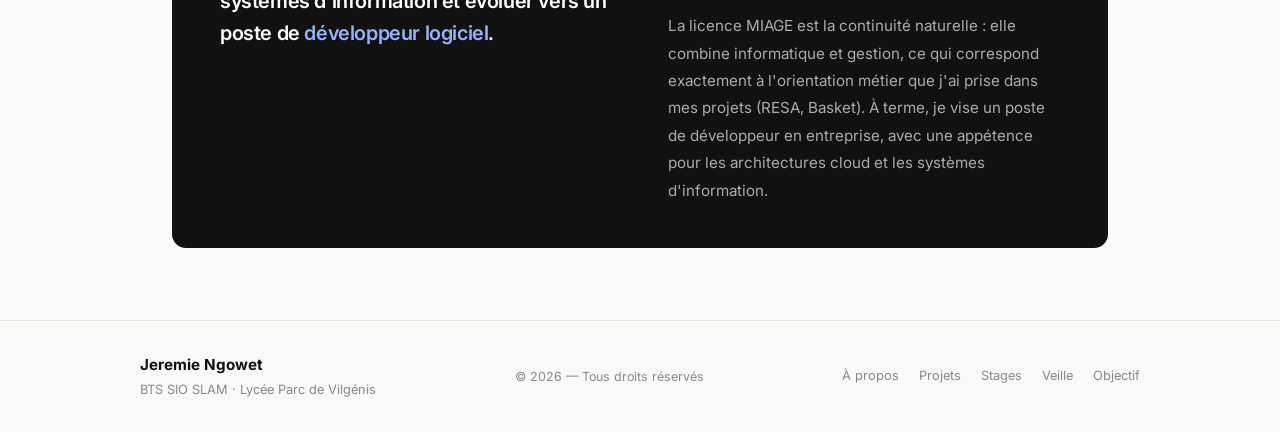
==== commit c338b774: "Add files via upload" ====
--- a/index.html
+++ b/index.html
@@ -32,7 +32,7 @@
   <!-- ========== HERO ========== -->
   <div class="page">
     <div class="hero">
-      <div class="hero-label">Lycée Parc de Vilgénis · 2ᵉ année BTS SIO SLAM</div>
+      <div class="hero-label">Lycée Parc de Vilgénis · BTS SIO SLAM · Session 2026</div>
 
       <h1>Développeur<br /><em>applicatif</em></h1>
 
@@ -51,10 +51,6 @@
         <div>
           <div class="kpi-num">2ᵉ</div>
           <div class="kpi-label">Année BTS SIO SLAM</div>
-        </div>
-        <div>
-          <div class="kpi-num">2</div>
-          <div class="kpi-label">Projets majeurs</div>
         </div>
         <div>
           <div class="kpi-num">2</div>
@@ -111,7 +107,7 @@
           </div>
           <div class="info-card">
             <div class="info-card-label">Niveau actuel</div>
-            <div class="info-card-val">2ᵉ année — 2024 / 2025</div>
+            <div class="info-card-val">2ᵉ année — 2025 / 2026</div>
           </div>
           <div class="info-card">
             <div class="info-card-label">Baccalauréat</div>
@@ -209,46 +205,48 @@
             <div>
               <div class="project-badge-row">
                 <span class="project-icon">🎫</span>
-                <span class="project-ref">PROJET 01</span>
+                <span class="project-ref">PROJET 01 · 03/09/2025 → 07/01/2026</span>
               </div>
-              <div class="project-name">Projet RESA — Application de réservation</div>
+              <div class="project-name">Projet RESA_VVA — Réservation d'hébergements</div>
               <p class="project-desc">
-                Application permettant la gestion complète de réservations de ressources :
-                créneaux, conflits de disponibilité, droits utilisateurs et suivi des
-                réservations (création, modification, annulation).
+                Application web PHP/MySQL de gestion de réservations d'hébergements
+                de vacances, exécutée sous XAMPP. Gestion des rôles client/administrateur
+                et suivi complet des réservations.
               </p>
             </div>
             <div class="tech-row">
-              <span class="tech-badge">Java</span>
               <span class="tech-badge">PHP</span>
+              <span class="tech-badge">MySQL</span>
+              <span class="tech-badge">HTML/CSS</span>
               <span class="tech-badge">SQL</span>
-              <span class="tech-badge">HTML/CSS</span>
+              <span class="tech-badge" style="background:#f0fdf4;color:#15803d;border-color:#bbf7d0;">Travailler en mode projet</span>
+              <span class="tech-badge" style="background:#f0fdf4;color:#15803d;border-color:#bbf7d0;">Mettre à disposition un service</span>
             </div>
           </div>
           <div class="project-cols">
             <div class="project-col">
               <div class="col-heading">Objectifs</div>
               <ul class="col-list">
-                <li>Réserver une ressource via une interface simple</li>
-                <li>Gérer les créneaux et conflits de disponibilité</li>
-                <li>Contrôler les droits et rôles utilisateurs</li>
+                <li>Consulter et réserver un hébergement en ligne</li>
+                <li>Gérer les disponibilités et détecter les conflits</li>
+                <li>Différencier les droits client / administrateur</li>
                 <li>Assurer un suivi complet des réservations</li>
               </ul>
             </div>
             <div class="project-col">
               <div class="col-heading">Réalisations techniques</div>
               <ul class="col-list">
-                <li>Conception BDD : utilisateurs, ressources, réservations</li>
-                <li>Gestion des disponibilités et validations métier</li>
-                <li>Contrôle des erreurs et interface fonctionnelle</li>
-                <li>Tests et corrections</li>
+                <li>Structure BDD fournie — remplissage et exploitation</li>
+                <li>Authentification et gestion des sessions</li>
+                <li>Requêtes SQL avec jointures pour la disponibilité</li>
+                <li>Prepared statements pour la sécurité SQL</li>
               </ul>
             </div>
             <div class="project-col">
               <div class="col-heading">Compétences mobilisées</div>
               <ul class="col-list">
-                <li>Modélisation MCD / MLD</li>
-                <li>Développement orienté objet</li>
+                <li>Exploitation d'un schéma relationnel existant</li>
+                <li>Développement PHP / MySQL</li>
                 <li>Logique et gestion d'erreurs métier</li>
                 <li>Autonomie et organisation</li>
               </ul>
@@ -262,9 +260,9 @@
             <div>
               <div class="project-badge-row">
                 <span class="project-icon">🏀</span>
-                <span class="project-ref">PROJET 02</span>
+                <span class="project-ref">PROJET 02 · 07/01/2026 → 30/03/2026</span>
               </div>
-              <div class="project-name">Gestion de Club de Basket</div>
+              <div class="project-name">GESTION_CLUB_BASKET — Application Java Swing</div>
               <p class="project-desc">
                 Logiciel complet de gestion d'un club sportif couvrant les joueurs,
                 équipes, matchs, statistiques et adhésions, avec génération automatique
@@ -273,9 +271,11 @@
             </div>
             <div class="tech-row">
               <span class="tech-badge">Java</span>
+              <span class="tech-badge">Swing</span>
               <span class="tech-badge">SQL</span>
               <span class="tech-badge">MVC</span>
-              <span class="tech-badge">POO</span>
+              <span class="tech-badge" style="background:#f0fdf4;color:#15803d;border-color:#bbf7d0;">Travailler en mode projet</span>
+              <span class="tech-badge" style="background:#f0fdf4;color:#15803d;border-color:#bbf7d0;">Mettre à disposition un service</span>
             </div>
           </div>
           <div class="project-cols">
@@ -320,18 +320,19 @@
         
         <h2 class="section-title">Stage en entreprise</h2>
         <p class="section-lead">
-          Immersion professionnelle permettant la mise en pratique des compétences
-          systèmes et réseau dans un environnement réel.
+          Deux immersions professionnelles couvrant le support informatique système
+          et réseau, puis le développement web en agence.
         </p>
       </div>
 
+      <!-- Stage 1 — France Frais -->
       <div class="stage-card reveal">
         <div class="stage-top">
           <div class="stage-left">
             <div class="stage-icon-box">🖥️</div>
             <div>
               <div class="stage-name">Stage 1ʳᵉ année — Support informatique</div>
-              <div class="stage-company">Société Nouvelle France Frais</div>
+              <div class="stage-company">Société Nouvelle France Frais · 19/05/2025 → 20/06/2025</div>
             </div>
           </div>
           <span class="green-pill">1ʳᵉ année BTS</span>
@@ -341,6 +342,7 @@
             <div class="stage-col-title">Compétences techniques acquises</div>
             <div class="tag-cloud">
               <span class="tag">Active Directory</span>
+              <span class="tag">MDM</span>
               <span class="tag">Microsoft 365</span>
               <span class="tag">FortiToken (2FA)</span>
               <span class="tag">GLPI</span>
@@ -366,72 +368,151 @@
         </div>
       </div>
 
+      <!-- Stage 2 — Dev Dream -->
+      <div class="stage-card reveal" style="margin-top: 1.5rem;">
+        <div class="stage-top">
+          <div class="stage-left">
+            <div class="stage-icon-box">🌐</div>
+            <div>
+              <div class="stage-name">Stage 2ᵉ année — Développement web</div>
+              <div class="stage-company">Dev Dream · 17/11/2025 → 19/12/2025</div>
+            </div>
+          </div>
+          <span class="green-pill">2ᵉ année BTS</span>
+        </div>
+        <div class="stage-cols">
+          <div class="stage-col">
+            <div class="stage-col-title">Compétences techniques acquises</div>
+            <div class="tag-cloud">
+              <span class="tag">Webflow</span>
+              <span class="tag">WordPress</span>
+              <span class="tag">HTML / CSS</span>
+              <span class="tag">Intégration web</span>
+              <span class="tag">Responsive design</span>
+              <span class="tag">CMS</span>
+            </div>
+          </div>
+          <div class="stage-col">
+            <div class="stage-col-title">Missions réalisées</div>
+            <ul class="soft-list">
+              <li>Création de pages web produits sur Webflow pour le client <strong>Helia Solutions</strong> (VMC, isolation, photovoltaïque, GTB, LED, CVC)</li>
+              <li>Intégration de contenus et mise en forme des pages services</li>
+              <li>Formation à WordPress et Webflow — prise en main des CMS</li>
+              <li>Travail en relation directe avec un client, respect des maquettes</li>
+            </ul>
+          </div>
+        </div>
+      </div>
+
     </section>
   </div>
-
-  <!-- ========== 05 · VEILLE TECHNOLOGIQUE ========== -->
   <div class="page">
     <section class="section" id="veille">
 
       <div class="reveal">
-       
-        <h2 class="section-title">Veille technologique</h2>
+        <div class="section-eyebrow">Veille technologique</div>
+        <h2 class="section-title">L'évolution des technologies serverless</h2>
         <p class="section-lead">
-          Suivi des évolutions du secteur informatique dans le cadre du BTS SIO SLAM,
-          pour rester informé des nouvelles technologies et pratiques.
+          Veille menée sur la période 2025 – 2026 sur le modèle serverless
+          et son impact sur les architectures cloud modernes.
         </p>
       </div>
 
+      <!-- DÉMARCHE -->
       <div class="veille-card reveal">
         <div class="veille-top">
           <div class="veille-meta-row">
-            <span class="veille-cat">Cloud &amp; Architecture</span>
-            <span class="veille-date">2024 – 2025</span>
-          </div>
-          <div class="veille-title">L'évolution des technologies serverless</div>
+            <span class="veille-cat">Démarche</span>
+            <span class="veille-date">2025 – 2026</span>
+          </div>
+          <div class="veille-title">Comment j'ai conduit cette veille</div>
           <p class="veille-summary">
-            Veille réalisée sur le modèle serverless et son impact croissant sur
-            les architectures cloud et microservices, dans le cadre de la formation
-            BTS SIO SLAM.
+            J'ai mis en place une démarche structurée combinant surveillance
+            automatique et recherches ciblées, pour garantir des informations
+            récentes et fiables.
           </p>
         </div>
         <div class="veille-cols">
           <div class="veille-col">
-            <div class="veille-col-title">Définition</div>
-            <p class="veille-body-text">
-              Le <strong>serverless</strong> est un modèle de développement cloud
-              dans lequel les développeurs exécutent du code sans gérer l'infrastructure
-              serveur. La gestion des serveurs, de la mise à l'échelle et de la
-              maintenance est entièrement assurée par les fournisseurs de services cloud.
-            </p>
-          </div>
-          <div class="veille-col">
-            <div class="veille-col-title">Plateformes majeures</div>
+            <div class="veille-col-title">Outils utilisés</div>
             <div class="platform-list">
               <div class="platform-row">
-                <div class="platform-em">☁️</div>
+                <div class="platform-em">🔔</div>
                 <div>
-                  <div class="platform-name">AWS Lambda</div>
-                  <div class="platform-sub">Amazon Web Services</div>
+                  <div class="platform-name">Google Alerts</div>
+                  <div class="platform-sub">Mots-clés : "serverless", "AWS Lambda", "cloud IA"</div>
                 </div>
               </div>
               <div class="platform-row">
-                <div class="platform-em">🔷</div>
+                <div class="platform-em">🔍</div>
                 <div>
-                  <div class="platform-name">Azure Functions</div>
-                  <div class="platform-sub">Microsoft Azure</div>
+                  <div class="platform-name">Recherches ciblées</div>
+                  <div class="platform-sub">lemondeinformatique.fr · informatiquenews.fr</div>
                 </div>
               </div>
             </div>
           </div>
           <div class="veille-col">
-            <div class="veille-col-title">Cas d'usage</div>
+            <div class="veille-col-title">Critères de sélection des sources</div>
             <ul class="veille-list">
-              <li>Exécution de code en réponse à une requête HTTP</li>
-              <li>Déclenchement à l'ajout d'un fichier en stockage cloud</li>
-              <li>Traitement de messages dans une file d'attente</li>
+              <li><strong>Récence :</strong> sources de 2025 ou 2026 uniquement</li>
+              <li><strong>Fiabilité :</strong> médias tech reconnus et sources primaires</li>
+              <li><strong>Pertinence :</strong> lien direct avec le métier de développeur</li>
             </ul>
           </div>
+          <div class="veille-col">
+            <div class="veille-col-title">Pourquoi le serverless ?</div>
+            <p class="veille-body-text">
+              Le serverless transforme la façon de déployer des applications :
+              il supprime la gestion d'infrastructure. C'est directement lié
+              aux projets que je réalise (RESA, Basket) et une compétence
+              recherchée sur le marché de l'emploi.
+            </p>
+          </div>
+        </div>
+      </div>
+
+      <!-- GRANDES TENDANCES -->
+      <div class="veille-card reveal" style="margin-top: 1.5rem;">
+        <div class="veille-top">
+          <div class="veille-meta-row">
+            <span class="veille-cat">Grandes tendances</span>
+            <span class="veille-date">2025 – 2026</span>
+          </div>
+          <div class="veille-title">Ce que j'en retire</div>
+          <p class="veille-summary">
+            Deux constats majeurs ressortent de ma veille, avec des implications
+            concrètes pour les développeurs français.
+          </p>
+        </div>
+        <div class="veille-cols">
+          <div class="veille-col">
+            <div class="veille-col-title">Le serverless en production</div>
+            <p class="veille-body-text">
+              Le serverless n'est plus expérimental : c'est aujourd'hui une
+              technologie de <strong>production</strong> utilisée par les grandes
+              entreprises. Les géants américains <strong>AWS Lambda</strong> et
+              <strong>Azure Functions</strong> dominent le marché.
+            </p>
+          </div>
+          <div class="veille-col">
+            <div class="veille-col-title">L'émergence souveraine européenne</div>
+            <p class="veille-body-text">
+              L'acquisition de <strong>Koyeb</strong> par <strong>Mistral AI</strong>
+              illustre la construction d'une alternative européenne aux clouds
+              américains. Enjeu clé : <strong>souveraineté numérique</strong>
+              et conformité <strong>RGPD</strong>.
+            </p>
+          </div>
+          <div class="veille-col">
+            <div class="veille-col-title">Lien avec mon projet professionnel</div>
+            <p class="veille-body-text">
+              Le serverless est directement lié au développement d'API et de
+              backends — ce que je fais dans mes projets. C'est une compétence
+              recherchée qui conforte mon objectif de poursuivre en
+              <strong>licence MIAGE</strong>.
+            </p>
+          </div>
         </div>
       </div>
 
@@ -443,23 +524,27 @@
     <section class="section" id="objectif">
 
       <div class="reveal">
-        
+        <div class="section-eyebrow">Parcours & ambitions</div>
         <h2 class="section-title">Ambitions professionnelles</h2>
       </div>
 
       <div class="objectif-wrap reveal">
         <div class="objectif-quote">
-          Poursuivre mes études dans l'informatique pour
-          <span>approfondir mes compétences</span>
-          en développement logiciel et systèmes d'information.
+          Mon objectif : intégrer une <span>Licence MIAGE</span> pour
+          approfondir la conception de systèmes d'information et évoluer
+          vers un poste de <span>développeur logiciel</span>.
         </div>
         <div class="objectif-text">
-          Mon objectif est de m'orienter vers des formations spécialisées dans
-          l'informatique et les systèmes d'information, afin de continuer à développer
-          mon expertise en développement logiciel. Je souhaite participer à des projets
-          de plus grande envergure, en mettant à profit les compétences techniques et
-          comportementales acquises au cours de ma formation et de mes expériences en
-          entreprise.
+          Le BTS SIO SLAM m'a permis de maîtriser les fondamentaux du développement
+          applicatif (Java, PHP, SQL, MVC) et de comprendre les enjeux métier derrière
+          chaque projet. Mes deux stages — support SI chez France Frais et développement
+          web chez Dev Dream — m'ont confirmé que je veux travailler sur des projets
+          de développement, pas uniquement du support.<br><br>
+          La licence MIAGE est la continuité naturelle : elle combine informatique et
+          gestion, ce qui correspond exactement à l'orientation métier que j'ai prise
+          dans mes projets (RESA, Basket). À terme, je vise un poste de développeur
+          en entreprise, avec une appétence pour les architectures cloud et les
+          systèmes d'information.
         </div>
       </div>
 
@@ -473,7 +558,7 @@
         <div class="footer-name">Jeremie Ngowet</div>
         <div class="footer-sub">BTS SIO SLAM · Lycée Parc de Vilgénis</div>
       </div>
-      <div class="footer-copy">© 2025 — Tous droits réservés</div>
+      <div class="footer-copy">© 2026 — Tous droits réservés</div>
       <div class="footer-nav">
         <a href="#about">À propos</a>
         <a href="#projects">Projets</a>
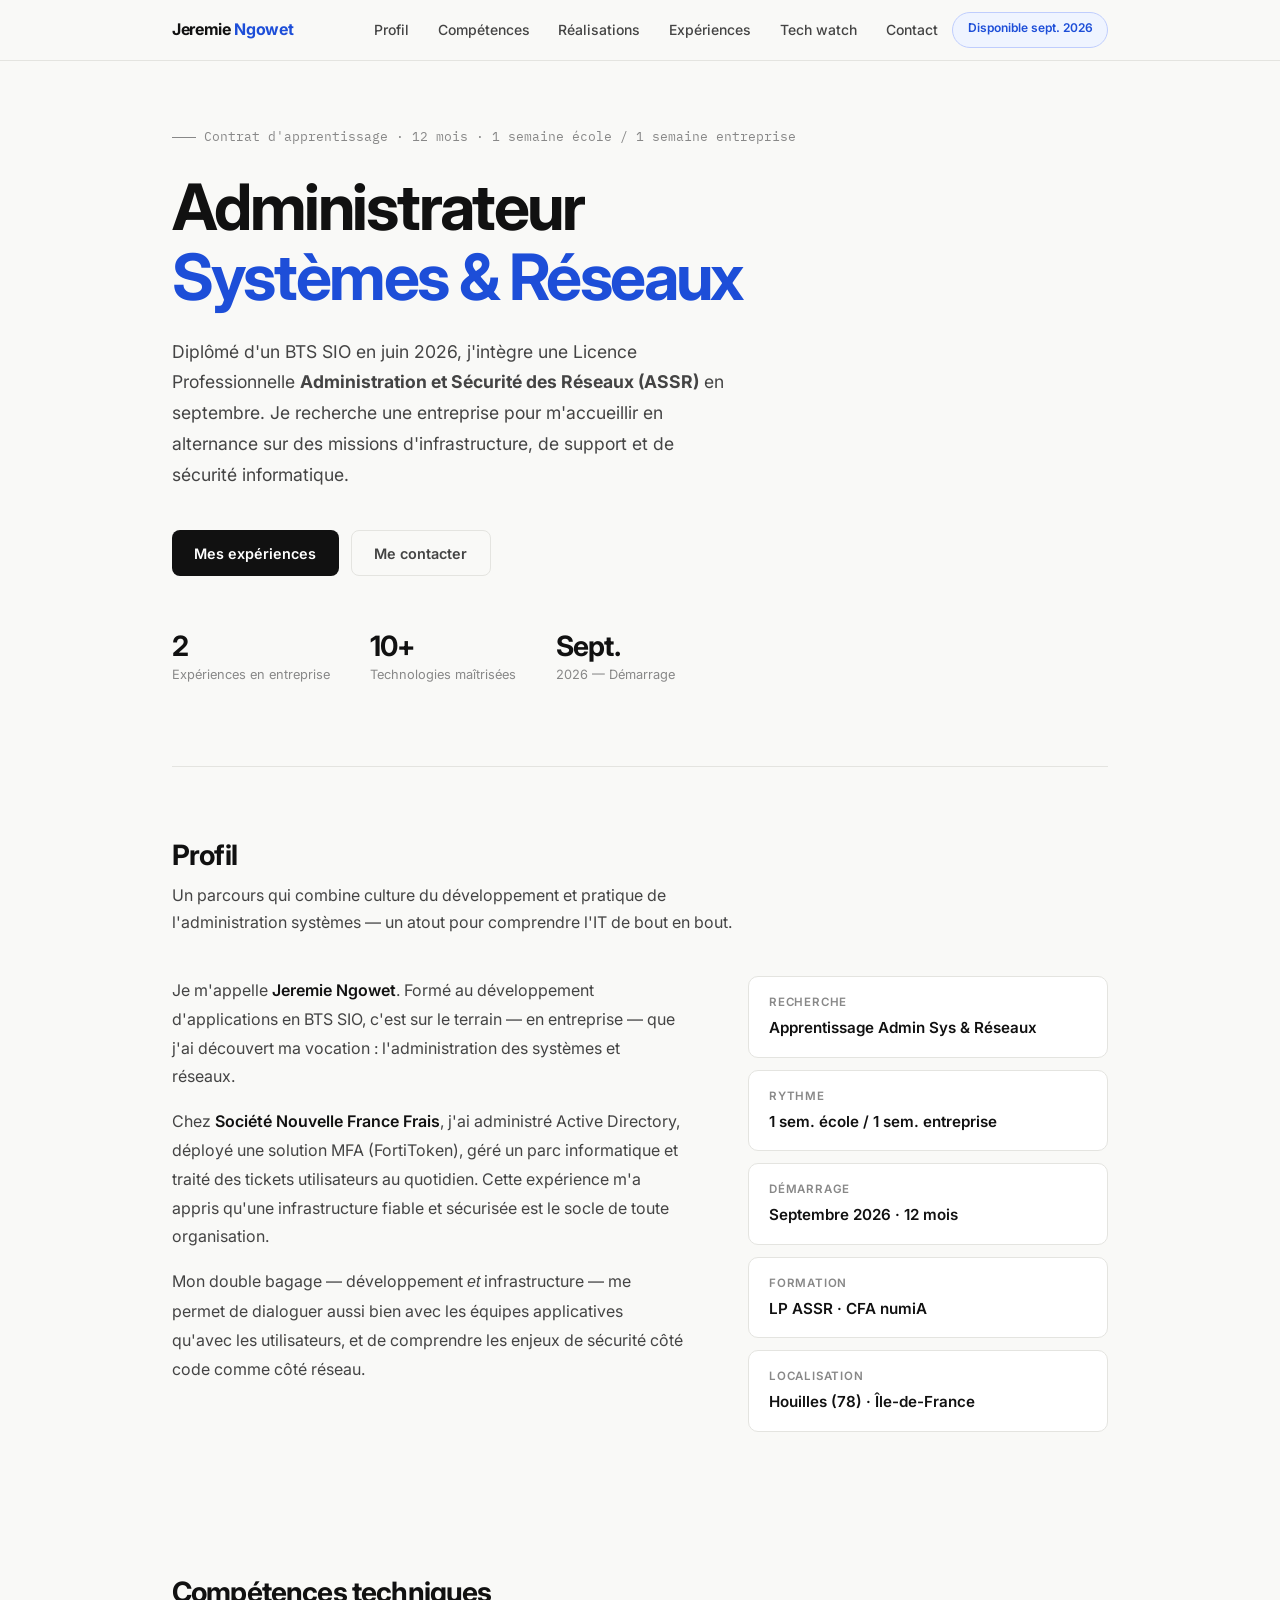
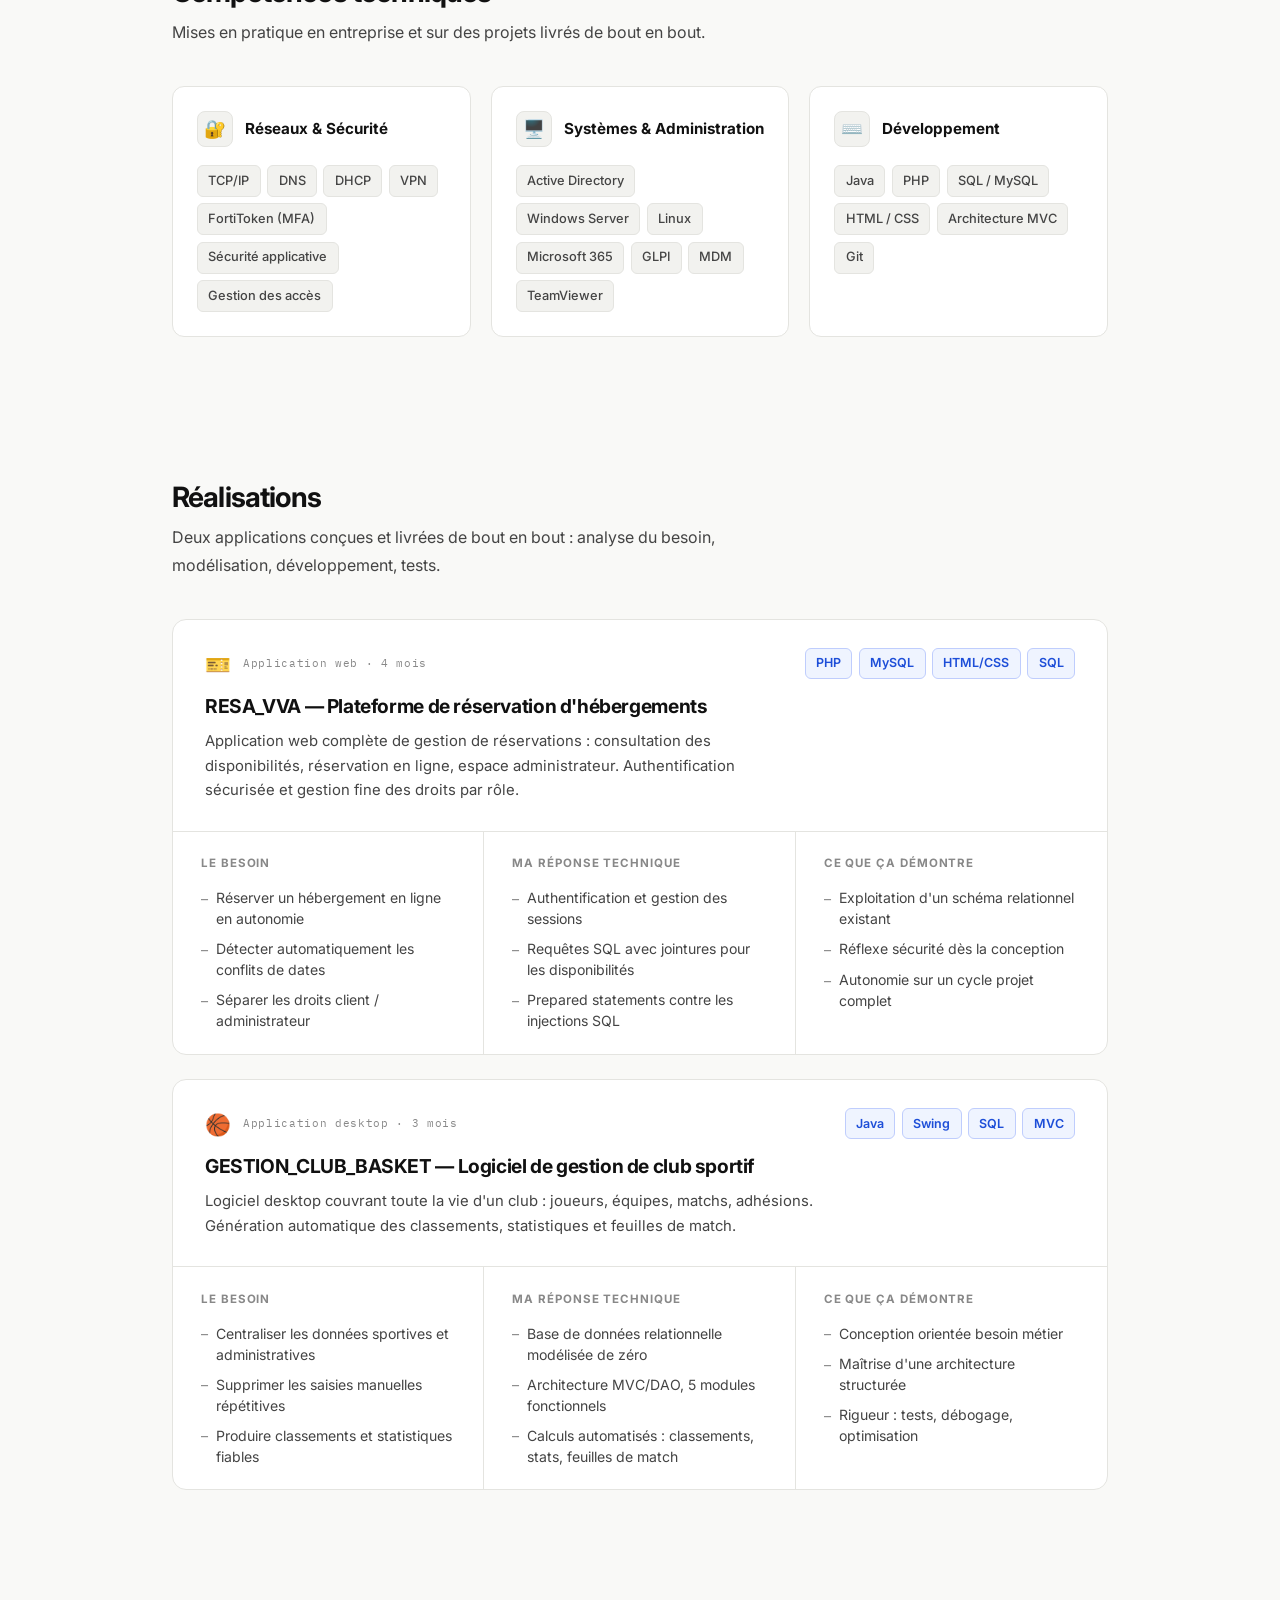
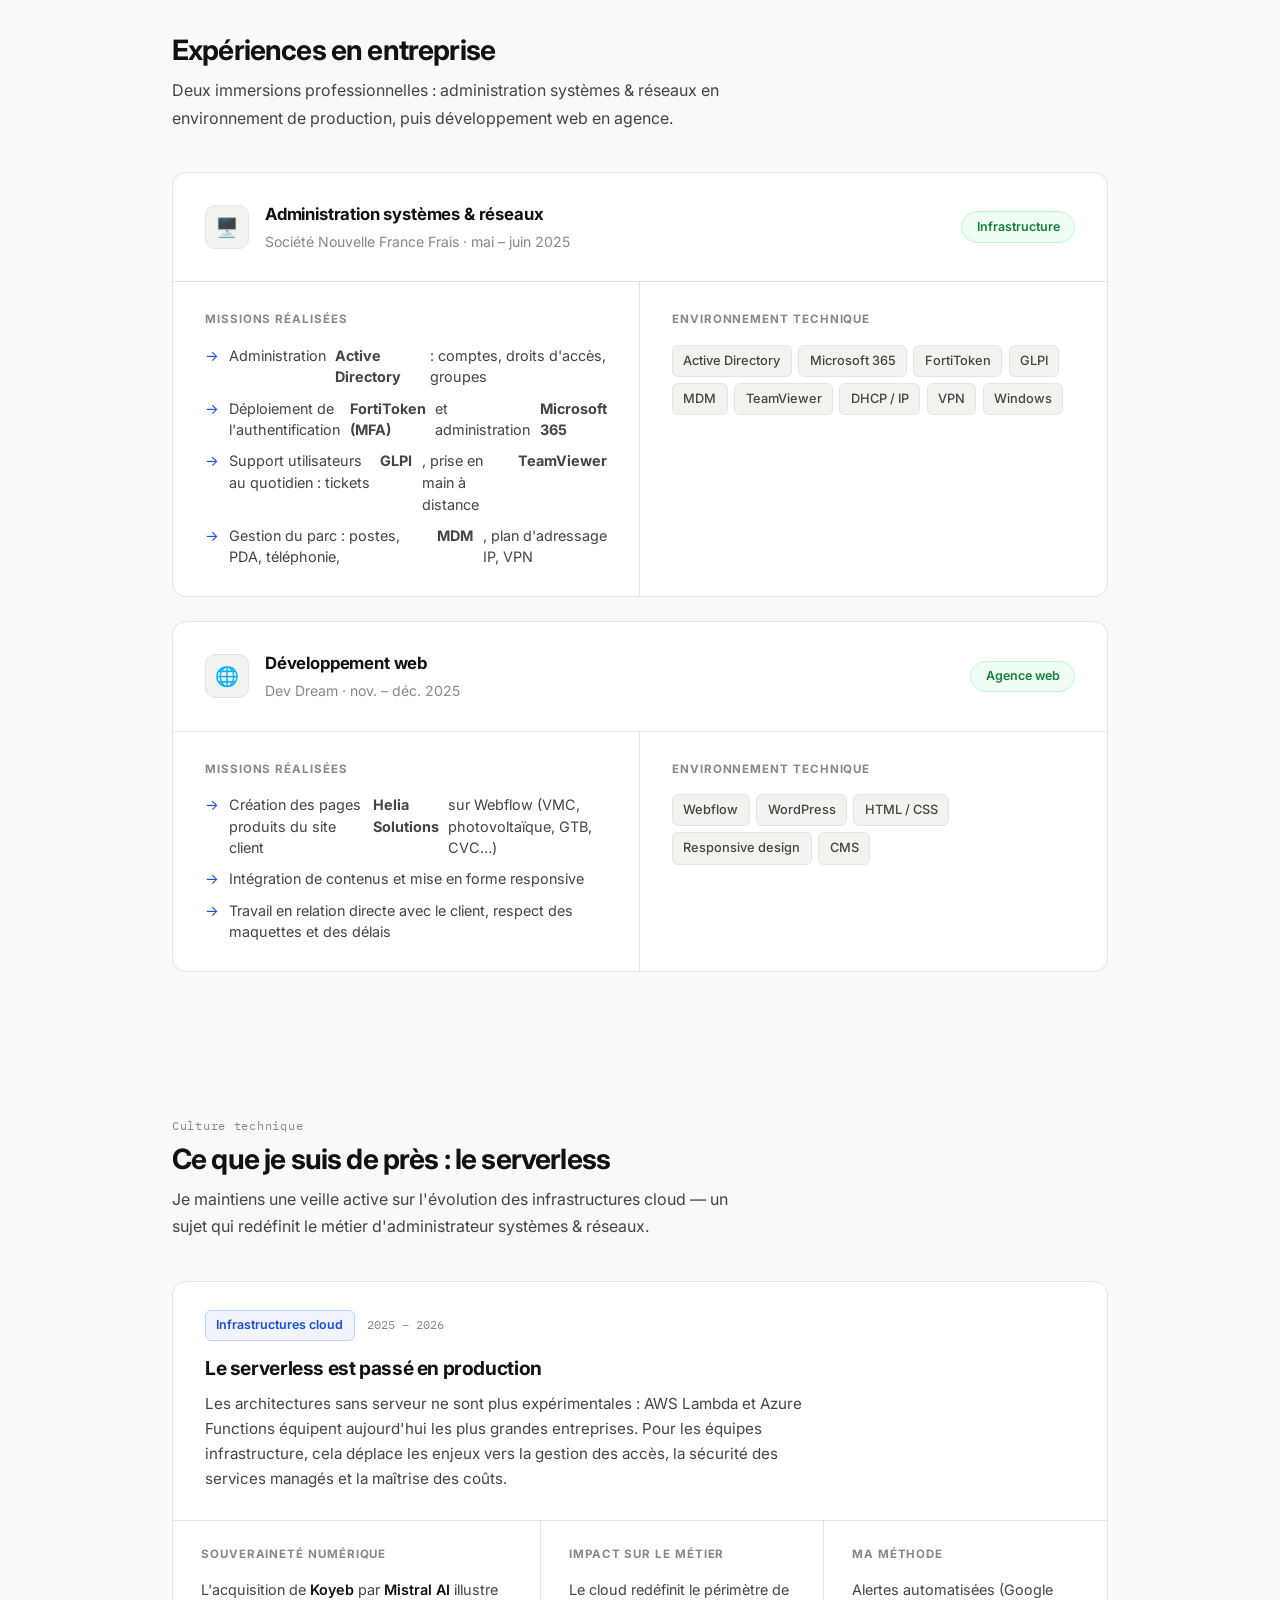
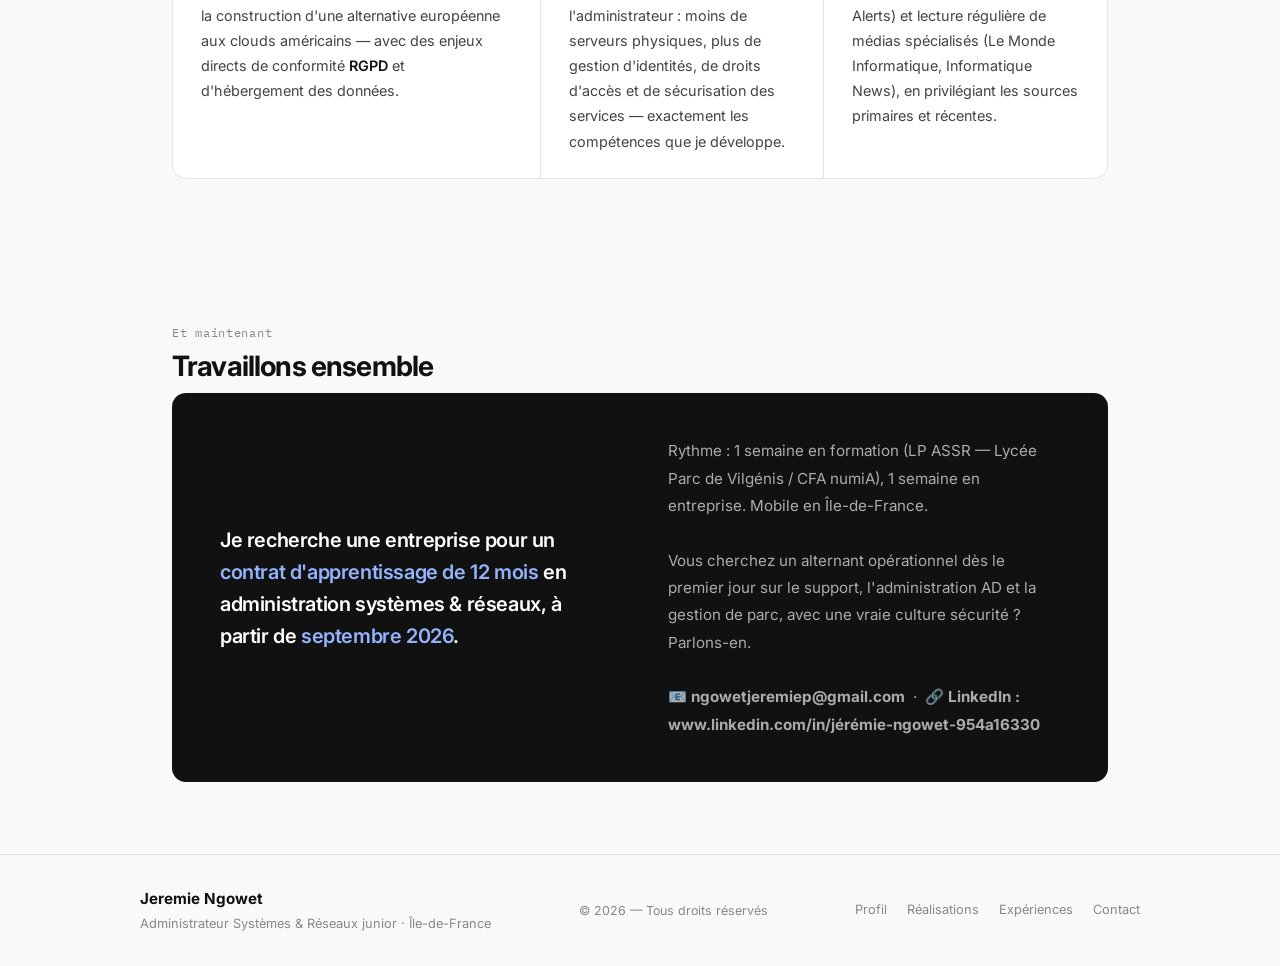
==== commit 5e48524e: "Update index.html" ====
--- a/index.html
+++ b/index.html
@@ -3,12 +3,12 @@
 <head>
   <meta charset="UTF-8" />
   <meta name="viewport" content="width=device-width, initial-scale=1.0" />
-  <title>Jeremie Ngowet — Portfolio BTS SIO SLAM</title>
+  <title>Jeremie Ngowet — Administrateur Systèmes & Réseaux junior</title>
+  <meta name="description" content="Portfolio de Jeremie Ngowet. Recherche un contrat d'apprentissage en administration systèmes & réseaux — LP ASSR, rentrée septembre 2026." />
 
   <!-- Polices Google Fonts -->
   <link href="https://fonts.googleapis.com/css2?family=Inter:wght@400;500;600;700&family=IBM+Plex+Mono:wght@400;500&display=swap" rel="stylesheet" />
 
-  
   <link rel="stylesheet" href="style.css" />
 </head>
 <body>
@@ -18,13 +18,13 @@
     <div class="nav-inner">
       <div class="nav-logo">Jeremie <span>Ngowet</span></div>
       <div class="nav-links">
-        <a href="#about">À propos</a>
+        <a href="#about">Profil</a>
         <a href="#skills">Compétences</a>
-        <a href="#projects">Projets</a>
-        <a href="#stages">Stages</a>
-        <a href="#veille">Veille</a>
-        <a href="#objectif">Objectif</a>
-        <span class="nav-pill">BTS SIO SLAM</span>
+        <a href="#projects">Réalisations</a>
+        <a href="#stages">Expériences</a>
+        <a href="#veille">Tech watch</a>
+        <a href="#objectif">Contact</a>
+        <span class="nav-pill">Disponible sept. 2026</span>
       </div>
     </div>
   </nav>
@@ -32,86 +32,93 @@
   <!-- ========== HERO ========== -->
   <div class="page">
     <div class="hero">
-      <div class="hero-label">Lycée Parc de Vilgénis · BTS SIO SLAM · Session 2026</div>
-
-      <h1>Développeur<br /><em>applicatif</em></h1>
+      <div class="hero-label">Contrat d'apprentissage · 12 mois · 1 semaine école / 1 semaine entreprise</div>
+
+      <h1>Administrateur<br /><em>Systèmes & Réseaux</em></h1>
 
       <p class="hero-desc">
-        Étudiant en BTS Services Informatiques aux Organisations, spécialité
-        Solutions Logicielles et Applications Métiers. Je conçois des applications
-        et des systèmes informatiques qui répondent à des besoins concrets.
+        Diplômé d'un BTS SIO en juin 2026, j'intègre une Licence Professionnelle
+        <strong>Administration et Sécurité des Réseaux (ASSR)</strong> en septembre.
+        Je recherche une entreprise pour m'accueillir en alternance sur des missions
+        d'infrastructure, de support et de sécurité informatique.
       </p>
 
       <div class="hero-actions">
-        <a href="#projects" class="btn btn-dark">Voir mes projets</a>
-        <a href="#stages"   class="btn btn-outline">Mes stages </a>
+        <a href="#stages" class="btn btn-dark">Mes expériences</a>
+        <a href="#objectif" class="btn btn-outline">Me contacter</a>
       </div>
 
       <div class="hero-kpis">
         <div>
-          <div class="kpi-num">2ᵉ</div>
-          <div class="kpi-label">Année BTS SIO SLAM</div>
+          <div class="kpi-num">2</div>
+          <div class="kpi-label">Expériences en entreprise</div>
         </div>
         <div>
-          <div class="kpi-num">2</div>
-          <div class="kpi-label">Stage en entreprise</div>
-        </div>
-       
+          <div class="kpi-num">10+</div>
+          <div class="kpi-label">Technologies maîtrisées</div>
+        </div>
+        <div>
+          <div class="kpi-num">Sept.</div>
+          <div class="kpi-label">2026 — Démarrage</div>
+        </div>
       </div>
     </div>
   </div>
 
-  <!-- ========== 01 · À PROPOS ========== -->
+  <!-- ========== 01 · PROFIL ========== -->
   <div class="page">
     <section class="section" id="about">
 
       <div class="reveal">
-        
-        <h2 class="section-title">Mon parcours</h2>
+        <h2 class="section-title">Profil</h2>
         <p class="section-lead">
-          Un profil scientifique reconverti dans le développement logiciel,
-          avec une approche rigoureuse et orientée métier.
+          Un parcours qui combine culture du développement et pratique
+          de l'administration systèmes — un atout pour comprendre l'IT de bout en bout.
         </p>
       </div>
 
       <div class="about-grid">
         <div class="about-body reveal">
           <p>
-            Je m'appelle <strong>Jeremie Ngowet</strong>, étudiant en deuxième année
-            de BTS SIO option SLAM au lycée <strong>Parc de Vilgénis</strong>.
-            Je me spécialise dans le développement d'applications et la conception
-            de solutions informatiques répondant à des besoins concrets.
+            Je m'appelle <strong>Jeremie Ngowet</strong>. Formé au développement
+            d'applications en BTS SIO, c'est sur le terrain — en entreprise — que
+            j'ai découvert ma vocation : l'administration des systèmes et réseaux.
           </p>
           <p>
-            Avant cette formation, j'ai obtenu un <strong>baccalauréat général</strong>
-            avec les spécialités mathématiques, sciences de la vie et de la Terre et
-            physique-chimie. Ce parcours scientifique m'a transmis une méthode de
-            raisonnement et d'analyse que j'applique chaque jour dans le développement.
+            Chez <strong>Société Nouvelle France Frais</strong>, j'ai administré
+            Active Directory, déployé une solution MFA (FortiToken), géré un parc
+            informatique et traité des tickets utilisateurs au quotidien. Cette
+            expérience m'a appris qu'une infrastructure fiable et sécurisée est
+            le socle de toute organisation.
           </p>
           <p>
-            Au sein du BTS SIO SLAM, je travaille sur des projets concrets :
-            conception d'applications, gestion d'utilisateurs, manipulation de bases
-            de données et développement d'interfaces web. Chaque projet renforce mes
-            compétences techniques et ma rigueur métier.
+            Mon double bagage — développement <em>et</em> infrastructure — me permet
+            de dialoguer aussi bien avec les équipes applicatives qu'avec les
+            utilisateurs, et de comprendre les enjeux de sécurité côté code comme
+            côté réseau.
           </p>
         </div>
 
         <div class="info-stack reveal">
           <div class="info-card">
+            <div class="info-card-label">Recherche</div>
+            <div class="info-card-val">Apprentissage Admin Sys & Réseaux</div>
+          </div>
+          <div class="info-card">
+            <div class="info-card-label">Rythme</div>
+            <div class="info-card-val">1 sem. école / 1 sem. entreprise</div>
+          </div>
+          <div class="info-card">
+            <div class="info-card-label">Démarrage</div>
+            <div class="info-card-val">Septembre 2026 · 12 mois</div>
+          </div>
+          <div class="info-card">
             <div class="info-card-label">Formation</div>
-            <div class="info-card-val">BTS SIO option SLAM</div>
+            <div class="info-card-val">LP ASSR · CFA numiA</div>
           </div>
           <div class="info-card">
-            <div class="info-card-label">Établissement</div>
-            <div class="info-card-val">Lycée Parc de Vilgénis</div>
-          </div>
-          <div class="info-card">
-            <div class="info-card-label">Niveau actuel</div>
-            <div class="info-card-val">2ᵉ année — 2025 / 2026</div>
-          </div>
-          <div class="info-card">
-            <div class="info-card-label">Baccalauréat</div>
-            <div class="info-card-val">Général · Maths, SVT, Physique</div>
+            <div class="info-card-label">Localisation</div>
+            <div class="info-card-val">Houilles (78) · Île-de-France</div>
           </div>
         </div>
       </div>
@@ -124,15 +131,47 @@
     <section class="section" id="skills">
 
       <div class="reveal">
-       
         <h2 class="section-title">Compétences techniques</h2>
         <p class="section-lead">
-          Acquises au fil de la formation et des projets, couvrant le développement,
-          les bases de données et les environnements systèmes.
+          Mises en pratique en entreprise et sur des projets livrés de bout en bout.
         </p>
       </div>
 
       <div class="skills-grid">
+
+        <!-- Réseaux & Sécurité -->
+        <div class="skill-card reveal">
+          <div class="skill-card-head">
+            <div class="skill-emoji">🔐</div>
+            <div class="skill-card-title">Réseaux & Sécurité</div>
+          </div>
+          <div class="tag-cloud">
+            <span class="tag">TCP/IP</span>
+            <span class="tag">DNS</span>
+            <span class="tag">DHCP</span>
+            <span class="tag">VPN</span>
+            <span class="tag">FortiToken (MFA)</span>
+            <span class="tag">Sécurité applicative</span>
+            <span class="tag">Gestion des accès</span>
+          </div>
+        </div>
+
+        <!-- Systèmes & Administration -->
+        <div class="skill-card reveal">
+          <div class="skill-card-head">
+            <div class="skill-emoji">🖥️</div>
+            <div class="skill-card-title">Systèmes & Administration</div>
+          </div>
+          <div class="tag-cloud">
+            <span class="tag">Active Directory</span>
+            <span class="tag">Windows Server</span>
+            <span class="tag">Linux</span>
+            <span class="tag">Microsoft 365</span>
+            <span class="tag">GLPI</span>
+            <span class="tag">MDM</span>
+            <span class="tag">TeamViewer</span>
+          </div>
+        </div>
 
         <!-- Développement -->
         <div class="skill-card reveal">
@@ -143,40 +182,10 @@
           <div class="tag-cloud">
             <span class="tag">Java</span>
             <span class="tag">PHP</span>
-            <span class="tag">HTML</span>
-            <span class="tag">CSS</span>
-            <span class="tag">POO</span>
+            <span class="tag">SQL / MySQL</span>
+            <span class="tag">HTML / CSS</span>
             <span class="tag">Architecture MVC</span>
-          </div>
-        </div>
-
-        <!-- Bases de données -->
-        <div class="skill-card reveal">
-          <div class="skill-card-head">
-            <div class="skill-emoji">🗄️</div>
-            <div class="skill-card-title">Bases de données</div>
-          </div>
-          <div class="tag-cloud">
-            <span class="tag">SQL</span>
-            <span class="tag">MCD / MLD</span>
-            <span class="tag">Requêtes complexes</span>
-            <span class="tag">CRUD</span>
-            <span class="tag">Jointures</span>
-          </div>
-        </div>
-
-        <!-- Systèmes & Réseau -->
-        <div class="skill-card reveal">
-          <div class="skill-card-head">
-            <div class="skill-emoji">🖥️</div>
-            <div class="skill-card-title">Systèmes &amp; Réseau</div>
-          </div>
-          <div class="tag-cloud">
-            <span class="tag">Linux</span>
-            <span class="tag">Active Directory</span>
-            <span class="tag">Windows Server</span>
-            <span class="tag">DHCP / IP</span>
-            <span class="tag">VPN</span>
+            <span class="tag">Git</span>
           </div>
         </div>
 
@@ -184,16 +193,15 @@
     </section>
   </div>
 
-  <!-- ========== 03 · PROJETS ========== -->
+  <!-- ========== 03 · RÉALISATIONS ========== -->
   <div class="page">
     <section class="section" id="projects">
 
       <div class="reveal">
-        
-        <h2 class="section-title">Projets réalisés</h2>
+        <h2 class="section-title">Réalisations</h2>
         <p class="section-lead">
-          Deux projets majeurs développés dans le cadre du BTS SIO SLAM,
-          alliant conception, développement et logique métier.
+          Deux applications conçues et livrées de bout en bout :
+          analyse du besoin, modélisation, développement, tests.
         </p>
       </div>
 
@@ -205,13 +213,13 @@
             <div>
               <div class="project-badge-row">
                 <span class="project-icon">🎫</span>
-                <span class="project-ref">PROJET 01 · 03/09/2025 → 07/01/2026</span>
+                <span class="project-ref">Application web · 4 mois</span>
               </div>
-              <div class="project-name">Projet RESA_VVA — Réservation d'hébergements</div>
+              <div class="project-name">RESA_VVA — Plateforme de réservation d'hébergements</div>
               <p class="project-desc">
-                Application web PHP/MySQL de gestion de réservations d'hébergements
-                de vacances, exécutée sous XAMPP. Gestion des rôles client/administrateur
-                et suivi complet des réservations.
+                Application web complète de gestion de réservations : consultation
+                des disponibilités, réservation en ligne, espace administrateur.
+                Authentification sécurisée et gestion fine des droits par rôle.
               </p>
             </div>
             <div class="tech-row">
@@ -219,36 +227,31 @@
               <span class="tech-badge">MySQL</span>
               <span class="tech-badge">HTML/CSS</span>
               <span class="tech-badge">SQL</span>
-              <span class="tech-badge" style="background:#f0fdf4;color:#15803d;border-color:#bbf7d0;">Travailler en mode projet</span>
-              <span class="tech-badge" style="background:#f0fdf4;color:#15803d;border-color:#bbf7d0;">Mettre à disposition un service</span>
             </div>
           </div>
           <div class="project-cols">
             <div class="project-col">
-              <div class="col-heading">Objectifs</div>
+              <div class="col-heading">Le besoin</div>
               <ul class="col-list">
-                <li>Consulter et réserver un hébergement en ligne</li>
-                <li>Gérer les disponibilités et détecter les conflits</li>
-                <li>Différencier les droits client / administrateur</li>
-                <li>Assurer un suivi complet des réservations</li>
+                <li>Réserver un hébergement en ligne en autonomie</li>
+                <li>Détecter automatiquement les conflits de dates</li>
+                <li>Séparer les droits client / administrateur</li>
               </ul>
             </div>
             <div class="project-col">
-              <div class="col-heading">Réalisations techniques</div>
+              <div class="col-heading">Ma réponse technique</div>
               <ul class="col-list">
-                <li>Structure BDD fournie — remplissage et exploitation</li>
                 <li>Authentification et gestion des sessions</li>
-                <li>Requêtes SQL avec jointures pour la disponibilité</li>
-                <li>Prepared statements pour la sécurité SQL</li>
+                <li>Requêtes SQL avec jointures pour les disponibilités</li>
+                <li>Prepared statements contre les injections SQL</li>
               </ul>
             </div>
             <div class="project-col">
-              <div class="col-heading">Compétences mobilisées</div>
+              <div class="col-heading">Ce que ça démontre</div>
               <ul class="col-list">
                 <li>Exploitation d'un schéma relationnel existant</li>
-                <li>Développement PHP / MySQL</li>
-                <li>Logique et gestion d'erreurs métier</li>
-                <li>Autonomie et organisation</li>
+                <li>Réflexe sécurité dès la conception</li>
+                <li>Autonomie sur un cycle projet complet</li>
               </ul>
             </div>
           </div>
@@ -260,13 +263,13 @@
             <div>
               <div class="project-badge-row">
                 <span class="project-icon">🏀</span>
-                <span class="project-ref">PROJET 02 · 07/01/2026 → 30/03/2026</span>
+                <span class="project-ref">Application desktop · 3 mois</span>
               </div>
-              <div class="project-name">GESTION_CLUB_BASKET — Application Java Swing</div>
+              <div class="project-name">GESTION_CLUB_BASKET — Logiciel de gestion de club sportif</div>
               <p class="project-desc">
-                Logiciel complet de gestion d'un club sportif couvrant les joueurs,
-                équipes, matchs, statistiques et adhésions, avec génération automatique
-                de classements et feuilles de match.
+                Logiciel desktop couvrant toute la vie d'un club : joueurs, équipes,
+                matchs, adhésions. Génération automatique des classements,
+                statistiques et feuilles de match.
               </p>
             </div>
             <div class="tech-row">
@@ -274,35 +277,31 @@
               <span class="tech-badge">Swing</span>
               <span class="tech-badge">SQL</span>
               <span class="tech-badge">MVC</span>
-              <span class="tech-badge" style="background:#f0fdf4;color:#15803d;border-color:#bbf7d0;">Travailler en mode projet</span>
-              <span class="tech-badge" style="background:#f0fdf4;color:#15803d;border-color:#bbf7d0;">Mettre à disposition un service</span>
             </div>
           </div>
           <div class="project-cols">
             <div class="project-col">
-              <div class="col-heading">Objectifs</div>
+              <div class="col-heading">Le besoin</div>
               <ul class="col-list">
-                <li>Centraliser les informations du club</li>
-                <li>Gérer la partie administrative et sportive</li>
-                <li>Automatiser classements, stats et feuilles de match</li>
+                <li>Centraliser les données sportives et administratives</li>
+                <li>Supprimer les saisies manuelles répétitives</li>
+                <li>Produire classements et statistiques fiables</li>
               </ul>
             </div>
             <div class="project-col">
-              <div class="col-heading">Réalisations techniques</div>
+              <div class="col-heading">Ma réponse technique</div>
               <ul class="col-list">
-                <li>Base de données relationnelle complète</li>
-                <li>Interfaces : joueurs, équipes, matchs, stats</li>
-                <li>Relations complexes joueur → équipe, match → score</li>
-                <li>Génération automatique de statistiques</li>
+                <li>Base de données relationnelle modélisée de zéro</li>
+                <li>Architecture MVC/DAO, 5 modules fonctionnels</li>
+                <li>Calculs automatisés : classements, stats, feuilles de match</li>
               </ul>
             </div>
             <div class="project-col">
-              <div class="col-heading">Compétences mobilisées</div>
+              <div class="col-heading">Ce que ça démontre</div>
               <ul class="col-list">
-                <li>Architecture MVC</li>
-                <li>Java + SQL (CRUD, jointures)</li>
-                <li>Conception orientée métier</li>
-                <li>Tests, débogage, optimisation</li>
+                <li>Conception orientée besoin métier</li>
+                <li>Maîtrise d'une architecture structurée</li>
+                <li>Rigueur : tests, débogage, optimisation</li>
               </ul>
             </div>
           </div>
@@ -312,16 +311,15 @@
     </section>
   </div>
 
-  <!-- ========== 04 · STAGES ========== -->
+  <!-- ========== 04 · EXPÉRIENCES ========== -->
   <div class="page">
     <section class="section" id="stages">
 
       <div class="reveal">
-        
-        <h2 class="section-title">Stage en entreprise</h2>
+        <h2 class="section-title">Expériences en entreprise</h2>
         <p class="section-lead">
-          Deux immersions professionnelles couvrant le support informatique système
-          et réseau, puis le développement web en agence.
+          Deux immersions professionnelles : administration systèmes & réseaux
+          en environnement de production, puis développement web en agence.
         </p>
       </div>
 
@@ -331,39 +329,35 @@
           <div class="stage-left">
             <div class="stage-icon-box">🖥️</div>
             <div>
-              <div class="stage-name">Stage 1ʳᵉ année — Support informatique</div>
-              <div class="stage-company">Société Nouvelle France Frais · 19/05/2025 → 20/06/2025</div>
-            </div>
-          </div>
-          <span class="green-pill">1ʳᵉ année BTS</span>
+              <div class="stage-name">Administration systèmes & réseaux</div>
+              <div class="stage-company">Société Nouvelle France Frais · mai – juin 2025</div>
+            </div>
+          </div>
+          <span class="green-pill">Infrastructure</span>
         </div>
         <div class="stage-cols">
           <div class="stage-col">
-            <div class="stage-col-title">Compétences techniques acquises</div>
+            <div class="stage-col-title">Missions réalisées</div>
+            <ul class="soft-list">
+              <li>Administration <strong>Active Directory</strong> : comptes, droits d'accès, groupes</li>
+              <li>Déploiement de l'authentification <strong>FortiToken (MFA)</strong> et administration <strong>Microsoft 365</strong></li>
+              <li>Support utilisateurs au quotidien : tickets <strong>GLPI</strong>, prise en main à distance <strong>TeamViewer</strong></li>
+              <li>Gestion du parc : postes, PDA, téléphonie, <strong>MDM</strong>, plan d'adressage IP, VPN</li>
+            </ul>
+          </div>
+          <div class="stage-col">
+            <div class="stage-col-title">Environnement technique</div>
             <div class="tag-cloud">
               <span class="tag">Active Directory</span>
+              <span class="tag">Microsoft 365</span>
+              <span class="tag">FortiToken</span>
+              <span class="tag">GLPI</span>
               <span class="tag">MDM</span>
-              <span class="tag">Microsoft 365</span>
-              <span class="tag">FortiToken (2FA)</span>
-              <span class="tag">GLPI</span>
               <span class="tag">TeamViewer</span>
-              <span class="tag">Windows / BIOS</span>
-              <span class="tag">Maintenance matérielle</span>
-              <span class="tag">DHCP / Plan IP</span>
+              <span class="tag">DHCP / IP</span>
               <span class="tag">VPN</span>
-              <span class="tag">PDA &amp; Téléphonie</span>
-              <span class="tag">Commandes réseau</span>
-              <span class="tag">Cybersécurité</span>
-            </div>
-          </div>
-          <div class="stage-col">
-            <div class="stage-col-title">Compétences comportementales</div>
-            <ul class="soft-list">
-              <li>Autonomie dans la résolution de problèmes</li>
-              <li>Communication avec des utilisateurs non techniques</li>
-              <li>Adaptation rapide à un environnement professionnel</li>
-              <li>Gestion des imprévus et prise d'initiative</li>
-            </ul>
+              <span class="tag">Windows</span>
+            </div>
           </div>
         </div>
       </div>
@@ -374,177 +368,118 @@
           <div class="stage-left">
             <div class="stage-icon-box">🌐</div>
             <div>
-              <div class="stage-name">Stage 2ᵉ année — Développement web</div>
-              <div class="stage-company">Dev Dream · 17/11/2025 → 19/12/2025</div>
-            </div>
-          </div>
-          <span class="green-pill">2ᵉ année BTS</span>
+              <div class="stage-name">Développement web</div>
+              <div class="stage-company">Dev Dream · nov. – déc. 2025</div>
+            </div>
+          </div>
+          <span class="green-pill">Agence web</span>
         </div>
         <div class="stage-cols">
           <div class="stage-col">
-            <div class="stage-col-title">Compétences techniques acquises</div>
+            <div class="stage-col-title">Missions réalisées</div>
+            <ul class="soft-list">
+              <li>Création des pages produits du site client <strong>Helia Solutions</strong> sur Webflow (VMC, photovoltaïque, GTB, CVC…)</li>
+              <li>Intégration de contenus et mise en forme responsive</li>
+              <li>Travail en relation directe avec le client, respect des maquettes et des délais</li>
+            </ul>
+          </div>
+          <div class="stage-col">
+            <div class="stage-col-title">Environnement technique</div>
             <div class="tag-cloud">
               <span class="tag">Webflow</span>
               <span class="tag">WordPress</span>
               <span class="tag">HTML / CSS</span>
-              <span class="tag">Intégration web</span>
               <span class="tag">Responsive design</span>
               <span class="tag">CMS</span>
             </div>
           </div>
-          <div class="stage-col">
-            <div class="stage-col-title">Missions réalisées</div>
-            <ul class="soft-list">
-              <li>Création de pages web produits sur Webflow pour le client <strong>Helia Solutions</strong> (VMC, isolation, photovoltaïque, GTB, LED, CVC)</li>
-              <li>Intégration de contenus et mise en forme des pages services</li>
-              <li>Formation à WordPress et Webflow — prise en main des CMS</li>
-              <li>Travail en relation directe avec un client, respect des maquettes</li>
-            </ul>
-          </div>
         </div>
       </div>
 
     </section>
   </div>
+
+  <!-- ========== 05 · TECH WATCH ========== -->
   <div class="page">
     <section class="section" id="veille">
 
       <div class="reveal">
-        <div class="section-eyebrow">Veille technologique</div>
-        <h2 class="section-title">L'évolution des technologies serverless</h2>
+        <div class="section-eyebrow">Culture technique</div>
+        <h2 class="section-title">Ce que je suis de près : le serverless</h2>
         <p class="section-lead">
-          Veille menée sur la période 2025 – 2026 sur le modèle serverless
-          et son impact sur les architectures cloud modernes.
+          Je maintiens une veille active sur l'évolution des infrastructures cloud —
+          un sujet qui redéfinit le métier d'administrateur systèmes & réseaux.
         </p>
       </div>
 
-      <!-- DÉMARCHE -->
       <div class="veille-card reveal">
         <div class="veille-top">
           <div class="veille-meta-row">
-            <span class="veille-cat">Démarche</span>
+            <span class="veille-cat">Infrastructures cloud</span>
             <span class="veille-date">2025 – 2026</span>
           </div>
-          <div class="veille-title">Comment j'ai conduit cette veille</div>
+          <div class="veille-title">Le serverless est passé en production</div>
           <p class="veille-summary">
-            J'ai mis en place une démarche structurée combinant surveillance
-            automatique et recherches ciblées, pour garantir des informations
-            récentes et fiables.
+            Les architectures sans serveur ne sont plus expérimentales : AWS Lambda
+            et Azure Functions équipent aujourd'hui les plus grandes entreprises.
+            Pour les équipes infrastructure, cela déplace les enjeux vers la gestion
+            des accès, la sécurité des services managés et la maîtrise des coûts.
           </p>
         </div>
         <div class="veille-cols">
           <div class="veille-col">
-            <div class="veille-col-title">Outils utilisés</div>
-            <div class="platform-list">
-              <div class="platform-row">
-                <div class="platform-em">🔔</div>
-                <div>
-                  <div class="platform-name">Google Alerts</div>
-                  <div class="platform-sub">Mots-clés : "serverless", "AWS Lambda", "cloud IA"</div>
-                </div>
-              </div>
-              <div class="platform-row">
-                <div class="platform-em">🔍</div>
-                <div>
-                  <div class="platform-name">Recherches ciblées</div>
-                  <div class="platform-sub">lemondeinformatique.fr · informatiquenews.fr</div>
-                </div>
-              </div>
-            </div>
-          </div>
-          <div class="veille-col">
-            <div class="veille-col-title">Critères de sélection des sources</div>
-            <ul class="veille-list">
-              <li><strong>Récence :</strong> sources de 2025 ou 2026 uniquement</li>
-              <li><strong>Fiabilité :</strong> médias tech reconnus et sources primaires</li>
-              <li><strong>Pertinence :</strong> lien direct avec le métier de développeur</li>
-            </ul>
-          </div>
-          <div class="veille-col">
-            <div class="veille-col-title">Pourquoi le serverless ?</div>
-            <p class="veille-body-text">
-              Le serverless transforme la façon de déployer des applications :
-              il supprime la gestion d'infrastructure. C'est directement lié
-              aux projets que je réalise (RESA, Basket) et une compétence
-              recherchée sur le marché de l'emploi.
-            </p>
-          </div>
-        </div>
-      </div>
-
-      <!-- GRANDES TENDANCES -->
-      <div class="veille-card reveal" style="margin-top: 1.5rem;">
-        <div class="veille-top">
-          <div class="veille-meta-row">
-            <span class="veille-cat">Grandes tendances</span>
-            <span class="veille-date">2025 – 2026</span>
-          </div>
-          <div class="veille-title">Ce que j'en retire</div>
-          <p class="veille-summary">
-            Deux constats majeurs ressortent de ma veille, avec des implications
-            concrètes pour les développeurs français.
-          </p>
-        </div>
-        <div class="veille-cols">
-          <div class="veille-col">
-            <div class="veille-col-title">Le serverless en production</div>
-            <p class="veille-body-text">
-              Le serverless n'est plus expérimental : c'est aujourd'hui une
-              technologie de <strong>production</strong> utilisée par les grandes
-              entreprises. Les géants américains <strong>AWS Lambda</strong> et
-              <strong>Azure Functions</strong> dominent le marché.
-            </p>
-          </div>
-          <div class="veille-col">
-            <div class="veille-col-title">L'émergence souveraine européenne</div>
+            <div class="veille-col-title">Souveraineté numérique</div>
             <p class="veille-body-text">
               L'acquisition de <strong>Koyeb</strong> par <strong>Mistral AI</strong>
               illustre la construction d'une alternative européenne aux clouds
-              américains. Enjeu clé : <strong>souveraineté numérique</strong>
-              et conformité <strong>RGPD</strong>.
+              américains — avec des enjeux directs de conformité <strong>RGPD</strong>
+              et d'hébergement des données.
             </p>
           </div>
           <div class="veille-col">
-            <div class="veille-col-title">Lien avec mon projet professionnel</div>
+            <div class="veille-col-title">Impact sur le métier</div>
             <p class="veille-body-text">
-              Le serverless est directement lié au développement d'API et de
-              backends — ce que je fais dans mes projets. C'est une compétence
-              recherchée qui conforte mon objectif de poursuivre en
-              <strong>licence MIAGE</strong>.
+              Le cloud redéfinit le périmètre de l'administrateur : moins de serveurs
+              physiques, plus de gestion d'identités, de droits d'accès et de
+              sécurisation des services — exactement les compétences que je développe.
             </p>
           </div>
+          <div class="veille-col">
+            <div class="veille-col-title">Ma méthode</div>
+            <p class="veille-body-text">
+              Alertes automatisées (Google Alerts) et lecture régulière de médias
+              spécialisés (Le Monde Informatique, Informatique News), en privilégiant
+              les sources primaires et récentes.
+            </p>
+          </div>
         </div>
       </div>
 
     </section>
   </div>
 
-  <!-- ========== 06 · OBJECTIF ========== -->
+  <!-- ========== 06 · CONTACT ========== -->
   <div class="page">
     <section class="section" id="objectif">
 
       <div class="reveal">
-        <div class="section-eyebrow">Parcours & ambitions</div>
-        <h2 class="section-title">Ambitions professionnelles</h2>
+        <div class="section-eyebrow">Et maintenant</div>
+        <h2 class="section-title">Travaillons ensemble</h2>
       </div>
 
       <div class="objectif-wrap reveal">
         <div class="objectif-quote">
-          Mon objectif : intégrer une <span>Licence MIAGE</span> pour
-          approfondir la conception de systèmes d'information et évoluer
-          vers un poste de <span>développeur logiciel</span>.
+          Je recherche une entreprise pour un <span>contrat d'apprentissage de 12 mois</span>
+          en administration systèmes & réseaux, à partir de <span>septembre 2026</span>.
         </div>
         <div class="objectif-text">
-          Le BTS SIO SLAM m'a permis de maîtriser les fondamentaux du développement
-          applicatif (Java, PHP, SQL, MVC) et de comprendre les enjeux métier derrière
-          chaque projet. Mes deux stages — support SI chez France Frais et développement
-          web chez Dev Dream — m'ont confirmé que je veux travailler sur des projets
-          de développement, pas uniquement du support.<br><br>
-          La licence MIAGE est la continuité naturelle : elle combine informatique et
-          gestion, ce qui correspond exactement à l'orientation métier que j'ai prise
-          dans mes projets (RESA, Basket). À terme, je vise un poste de développeur
-          en entreprise, avec une appétence pour les architectures cloud et les
-          systèmes d'information.
+          Rythme : 1 semaine en formation (LP ASSR — Lycée Parc de Vilgénis / CFA numiA),
+          1 semaine en entreprise. Mobile en Île-de-France.<br><br>
+          Vous cherchez un alternant opérationnel dès le premier jour sur le support,
+          l'administration AD et la gestion de parc, avec une vraie culture sécurité ?
+          Parlons-en.<br><br>
+          <strong>📧 ngowetjeremiep@gmail.com</strong> &nbsp;·&nbsp;
+           <strong>🔗 LinkedIn : www.linkedin.com/in/jérémie-ngowet-954a16330</strong>
         </div>
       </div>
 
@@ -556,22 +491,20 @@
     <div class="footer-inner">
       <div class="footer-id">
         <div class="footer-name">Jeremie Ngowet</div>
-        <div class="footer-sub">BTS SIO SLAM · Lycée Parc de Vilgénis</div>
+        <div class="footer-sub">Administrateur Systèmes & Réseaux junior · Île-de-France</div>
       </div>
       <div class="footer-copy">© 2026 — Tous droits réservés</div>
       <div class="footer-nav">
-        <a href="#about">À propos</a>
-        <a href="#projects">Projets</a>
-        <a href="#stages">Stages</a>
-        <a href="#veille">Veille</a>
-        <a href="#objectif">Objectif</a>
+        <a href="#about">Profil</a>
+        <a href="#projects">Réalisations</a>
+        <a href="#stages">Expériences</a>
+        <a href="#objectif">Contact</a>
       </div>
     </div>
   </footer>
 
   <!-- ========== SCRIPT ========== -->
   <script>
-    // Animation d'apparition au scroll
     const els = document.querySelectorAll('.reveal');
     const obs = new IntersectionObserver(entries => {
       entries.forEach((e, i) => {
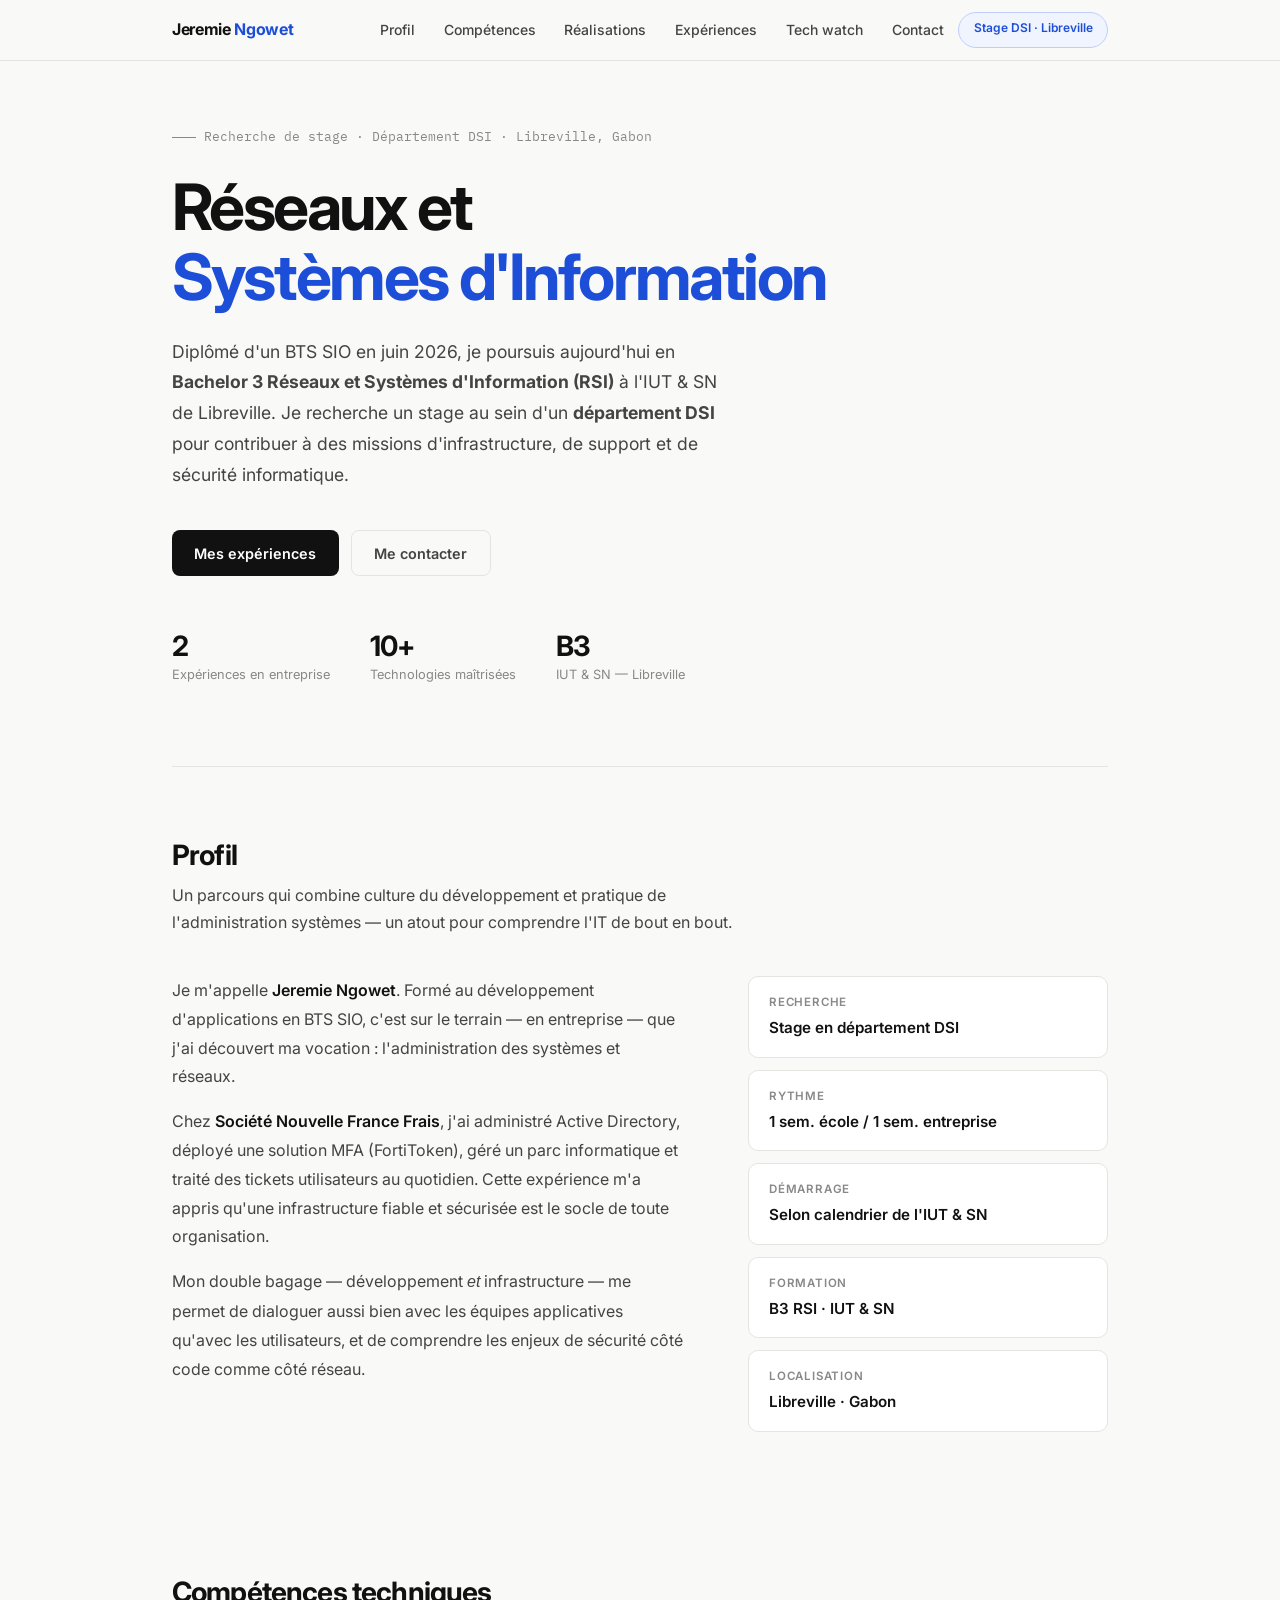
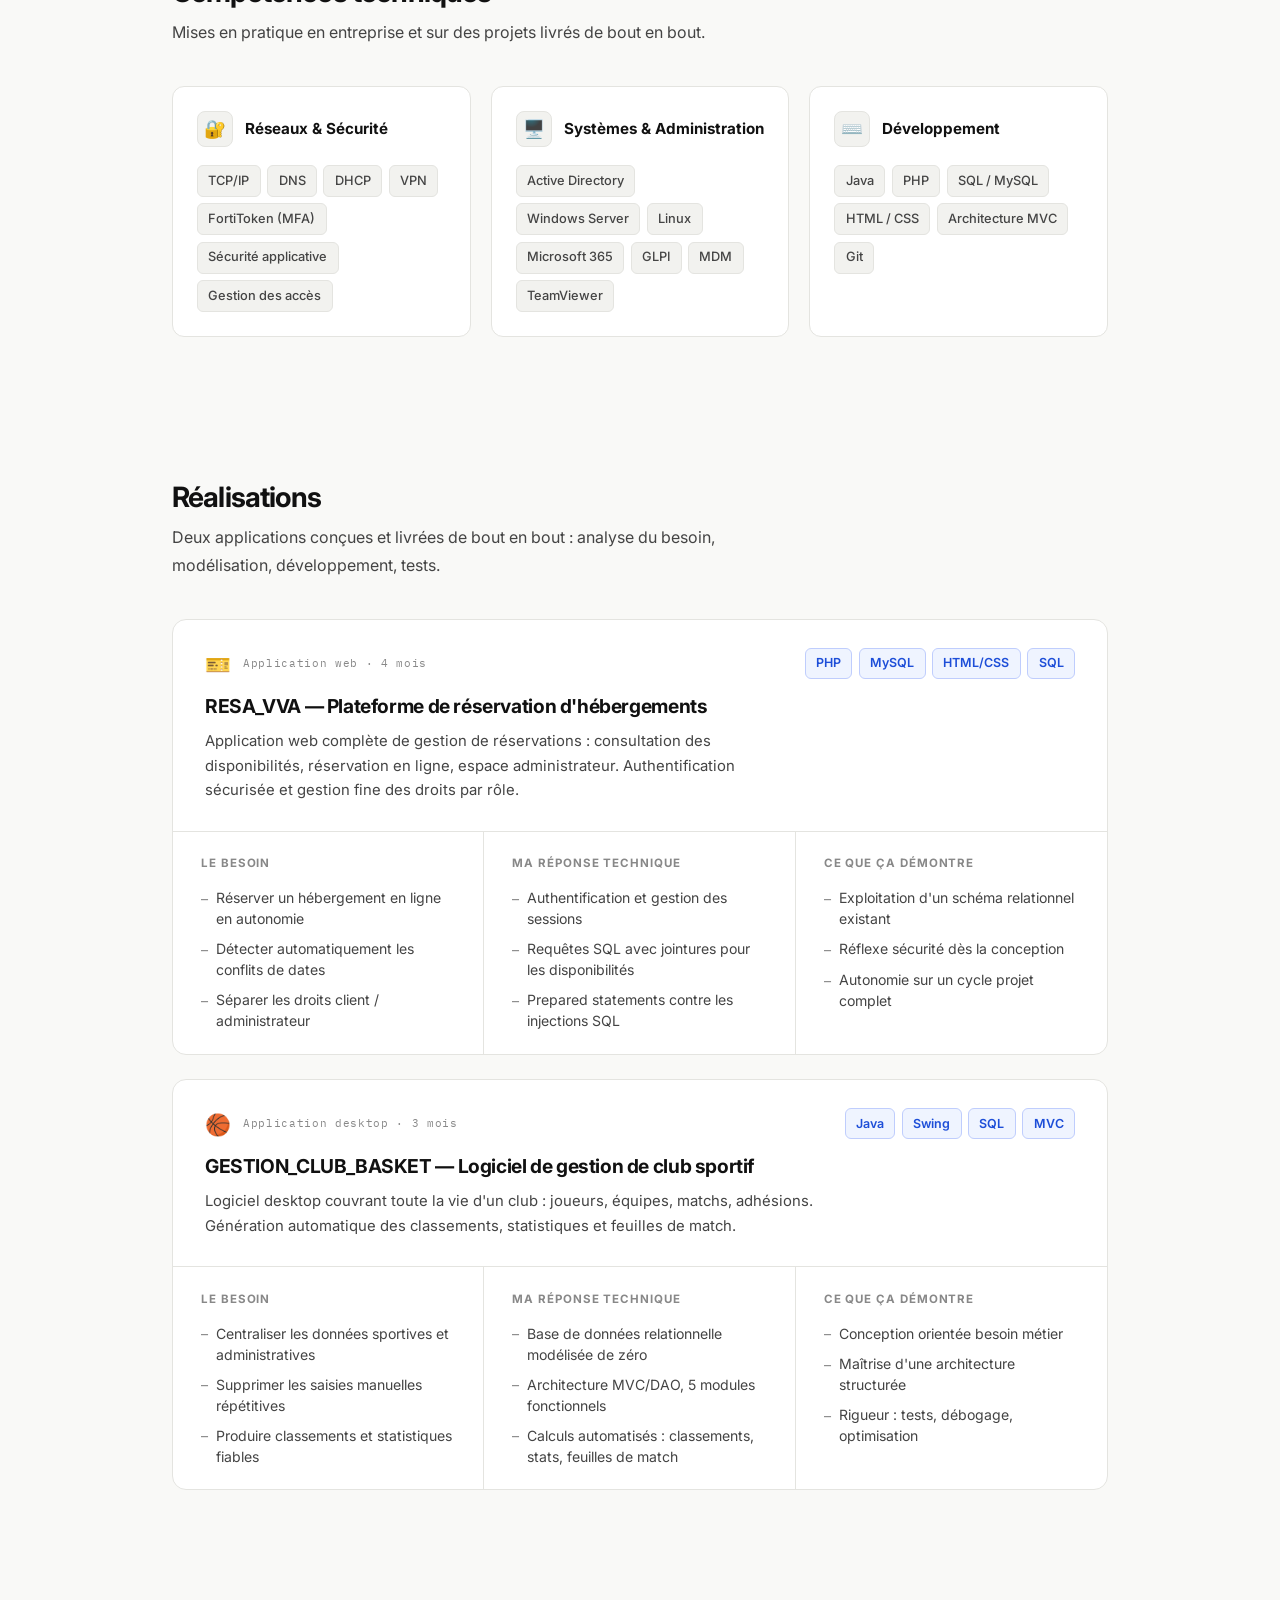
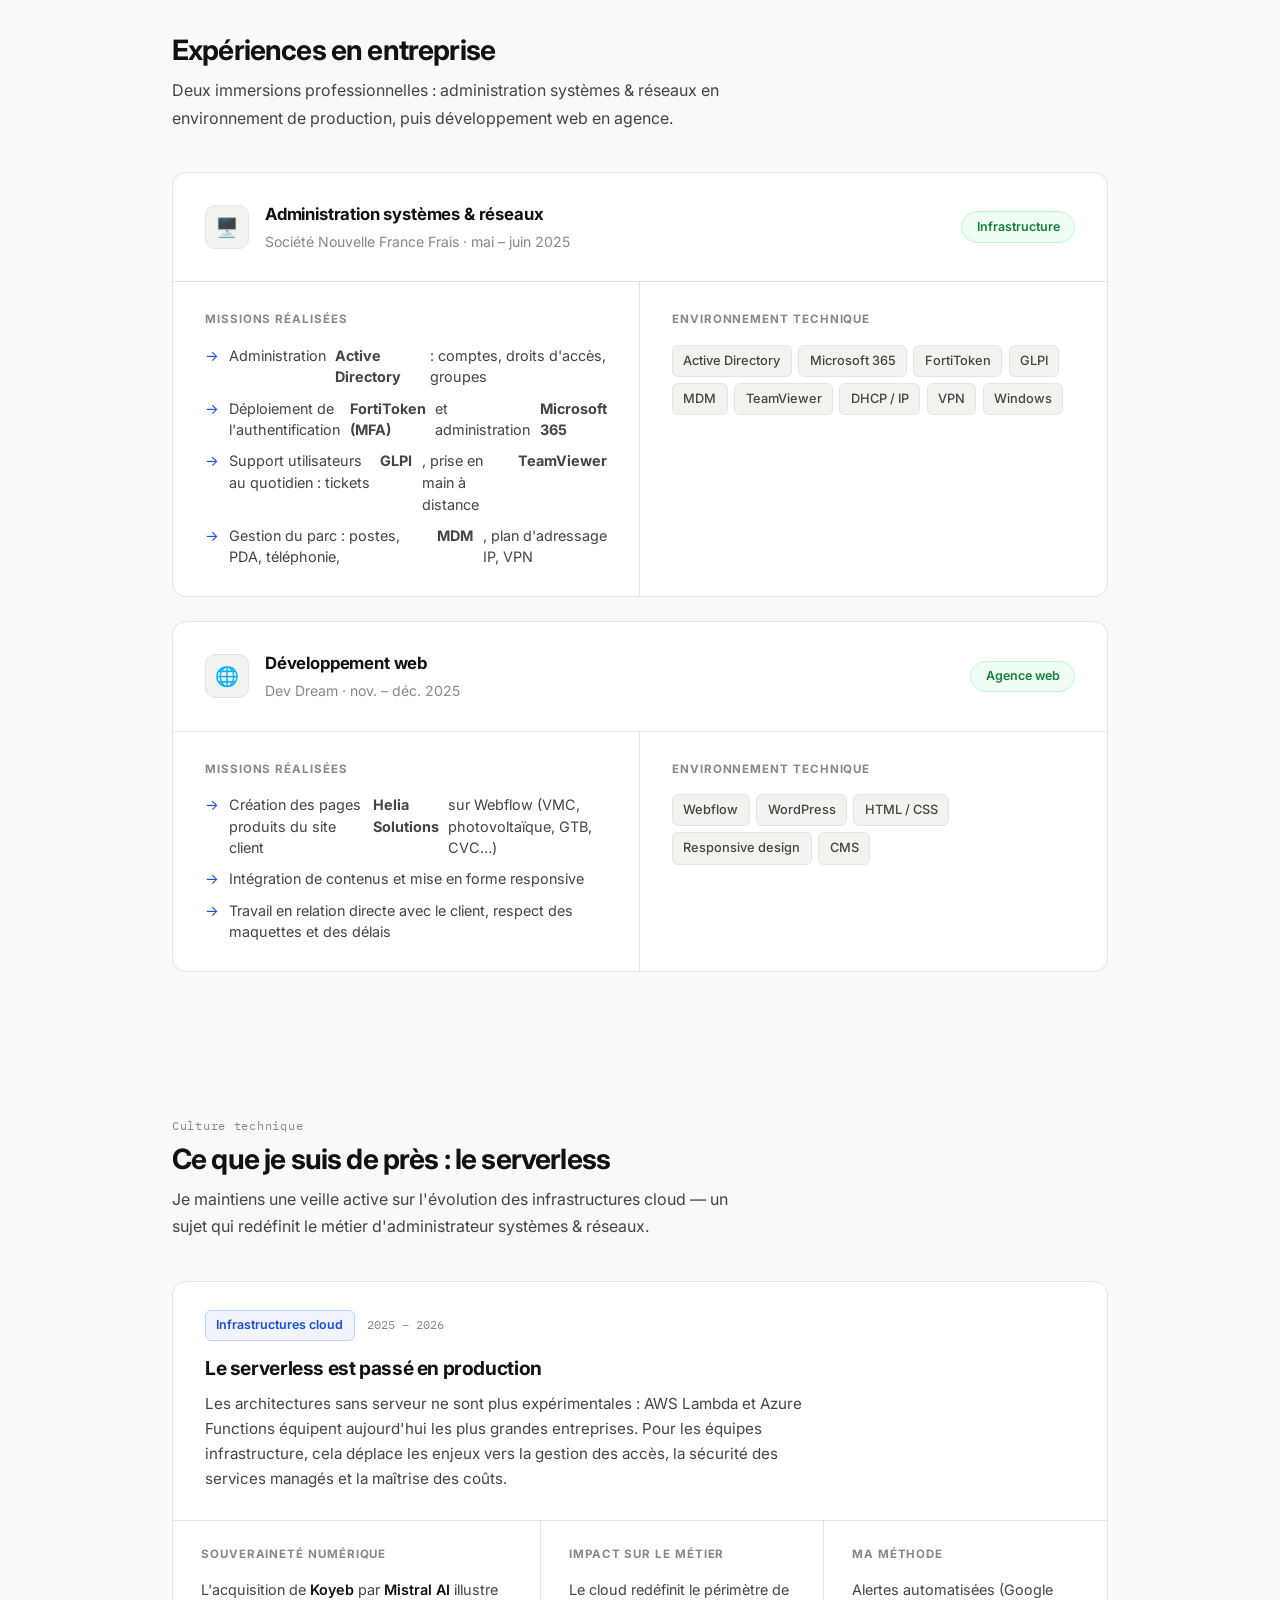
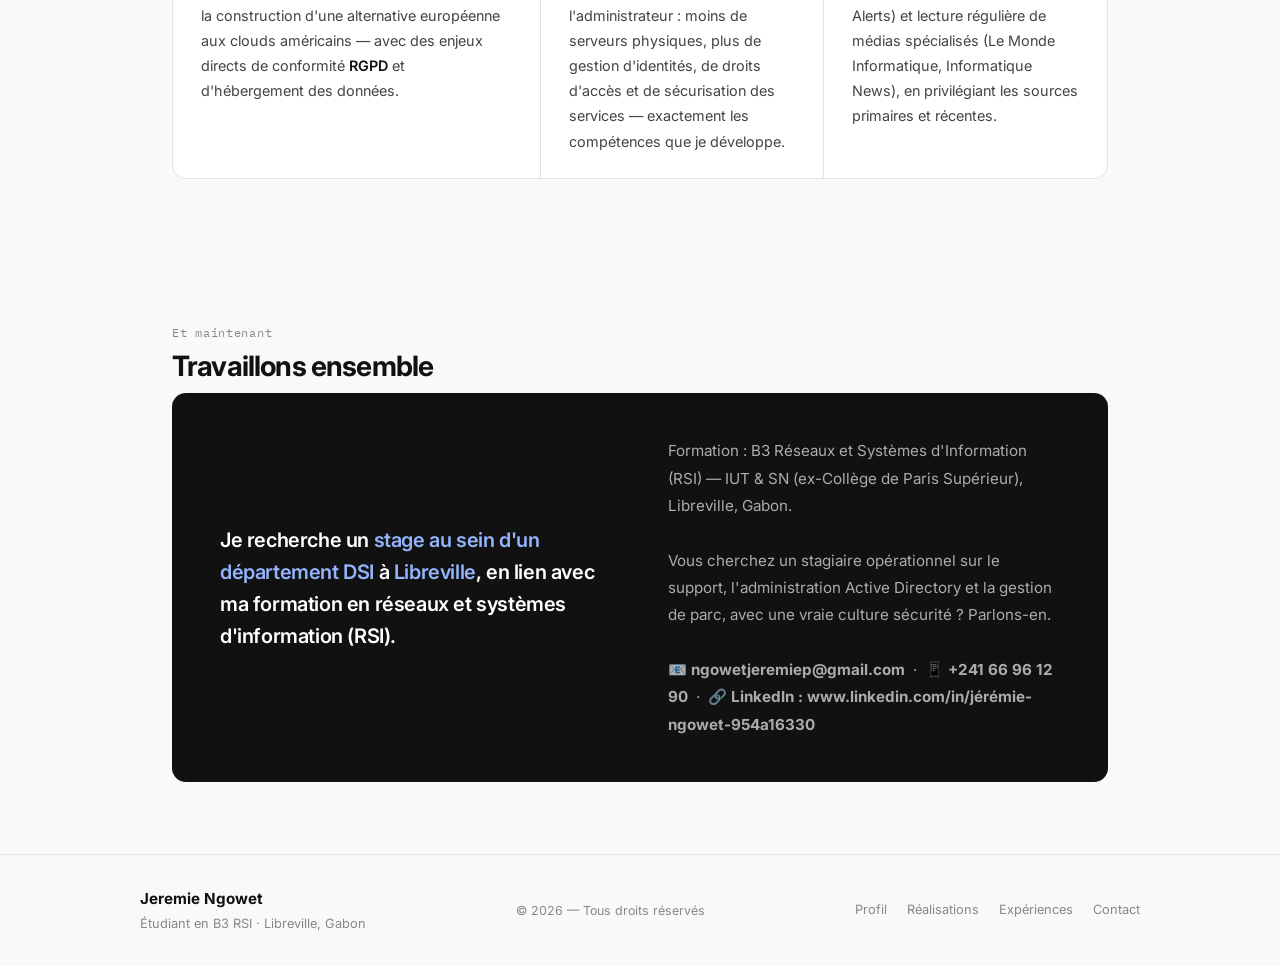
==== commit 38daf59e: "Add files via upload" ====
--- a/index.html
+++ b/index.html
@@ -3,8 +3,8 @@
 <head>
   <meta charset="UTF-8" />
   <meta name="viewport" content="width=device-width, initial-scale=1.0" />
-  <title>Jeremie Ngowet — Administrateur Systèmes & Réseaux junior</title>
-  <meta name="description" content="Portfolio de Jeremie Ngowet. Recherche un contrat d'apprentissage en administration systèmes & réseaux — LP ASSR, rentrée septembre 2026." />
+  <title>Jeremie Ngowet — B3 RSI · Stage DSI</title>
+  <meta name="description" content="Portfolio de Jeremie Ngowet. Étudiant en B3 Réseaux et Systèmes d'Information (RSI) à l'IUT & SN (Libreville, Gabon). Recherche un stage au sein d'un département DSI." />
 
   <!-- Polices Google Fonts -->
   <link href="https://fonts.googleapis.com/css2?family=Inter:wght@400;500;600;700&family=IBM+Plex+Mono:wght@400;500&display=swap" rel="stylesheet" />
@@ -24,7 +24,7 @@
         <a href="#stages">Expériences</a>
         <a href="#veille">Tech watch</a>
         <a href="#objectif">Contact</a>
-        <span class="nav-pill">Disponible sept. 2026</span>
+        <span class="nav-pill">Stage DSI · Libreville</span>
       </div>
     </div>
   </nav>
@@ -32,14 +32,15 @@
   <!-- ========== HERO ========== -->
   <div class="page">
     <div class="hero">
-      <div class="hero-label">Contrat d'apprentissage · 12 mois · 1 semaine école / 1 semaine entreprise</div>
-
-      <h1>Administrateur<br /><em>Systèmes & Réseaux</em></h1>
+      <div class="hero-label">Recherche de stage · Département DSI · Libreville, Gabon</div>
+
+      <h1>Réseaux et<br /><em>Systèmes d'Information</em></h1>
 
       <p class="hero-desc">
-        Diplômé d'un BTS SIO en juin 2026, j'intègre une Licence Professionnelle
-        <strong>Administration et Sécurité des Réseaux (ASSR)</strong> en septembre.
-        Je recherche une entreprise pour m'accueillir en alternance sur des missions
+        Diplômé d'un BTS SIO en juin 2026, je poursuis aujourd'hui en
+        <strong>Bachelor 3 Réseaux et Systèmes d'Information (RSI)</strong>
+        à l'IUT &amp; SN de Libreville. Je recherche un stage au sein d'un
+        <strong>département DSI</strong> pour contribuer à des missions
         d'infrastructure, de support et de sécurité informatique.
       </p>
 
@@ -58,8 +59,8 @@
           <div class="kpi-label">Technologies maîtrisées</div>
         </div>
         <div>
-          <div class="kpi-num">Sept.</div>
-          <div class="kpi-label">2026 — Démarrage</div>
+          <div class="kpi-num">B3</div>
+          <div class="kpi-label">IUT & SN — Libreville</div>
         </div>
       </div>
     </div>
@@ -102,7 +103,7 @@
         <div class="info-stack reveal">
           <div class="info-card">
             <div class="info-card-label">Recherche</div>
-            <div class="info-card-val">Apprentissage Admin Sys & Réseaux</div>
+            <div class="info-card-val">Stage en département DSI</div>
           </div>
           <div class="info-card">
             <div class="info-card-label">Rythme</div>
@@ -110,15 +111,15 @@
           </div>
           <div class="info-card">
             <div class="info-card-label">Démarrage</div>
-            <div class="info-card-val">Septembre 2026 · 12 mois</div>
+            <div class="info-card-val">Selon calendrier de l'IUT & SN</div>
           </div>
           <div class="info-card">
             <div class="info-card-label">Formation</div>
-            <div class="info-card-val">LP ASSR · CFA numiA</div>
+            <div class="info-card-val">B3 RSI · IUT & SN</div>
           </div>
           <div class="info-card">
             <div class="info-card-label">Localisation</div>
-            <div class="info-card-val">Houilles (78) · Île-de-France</div>
+            <div class="info-card-val">Libreville · Gabon</div>
           </div>
         </div>
       </div>
@@ -469,17 +470,19 @@
 
       <div class="objectif-wrap reveal">
         <div class="objectif-quote">
-          Je recherche une entreprise pour un <span>contrat d'apprentissage de 12 mois</span>
-          en administration systèmes & réseaux, à partir de <span>septembre 2026</span>.
+          Je recherche un <span>stage au sein d'un département DSI</span>
+          à <span>Libreville</span>, en lien avec ma formation en
+          réseaux et systèmes d'information (RSI).
         </div>
         <div class="objectif-text">
-          Rythme : 1 semaine en formation (LP ASSR — Lycée Parc de Vilgénis / CFA numiA),
-          1 semaine en entreprise. Mobile en Île-de-France.<br><br>
-          Vous cherchez un alternant opérationnel dès le premier jour sur le support,
-          l'administration AD et la gestion de parc, avec une vraie culture sécurité ?
+          Formation : B3 Réseaux et Systèmes d'Information (RSI) — IUT &amp; SN
+          (ex-Collège de Paris Supérieur), Libreville, Gabon.<br><br>
+          Vous cherchez un stagiaire opérationnel sur le support, l'administration
+          Active Directory et la gestion de parc, avec une vraie culture sécurité ?
           Parlons-en.<br><br>
           <strong>📧 ngowetjeremiep@gmail.com</strong> &nbsp;·&nbsp;
-           <strong>🔗 LinkedIn : www.linkedin.com/in/jérémie-ngowet-954a16330</strong>
+          <strong>📱 +241 66 96 12 90</strong> &nbsp;·&nbsp;
+          <strong>🔗 LinkedIn : www.linkedin.com/in/jérémie-ngowet-954a16330</strong>
         </div>
       </div>
 
@@ -491,7 +494,7 @@
     <div class="footer-inner">
       <div class="footer-id">
         <div class="footer-name">Jeremie Ngowet</div>
-        <div class="footer-sub">Administrateur Systèmes & Réseaux junior · Île-de-France</div>
+        <div class="footer-sub">Étudiant en B3 RSI · Libreville, Gabon</div>
       </div>
       <div class="footer-copy">© 2026 — Tous droits réservés</div>
       <div class="footer-nav">
